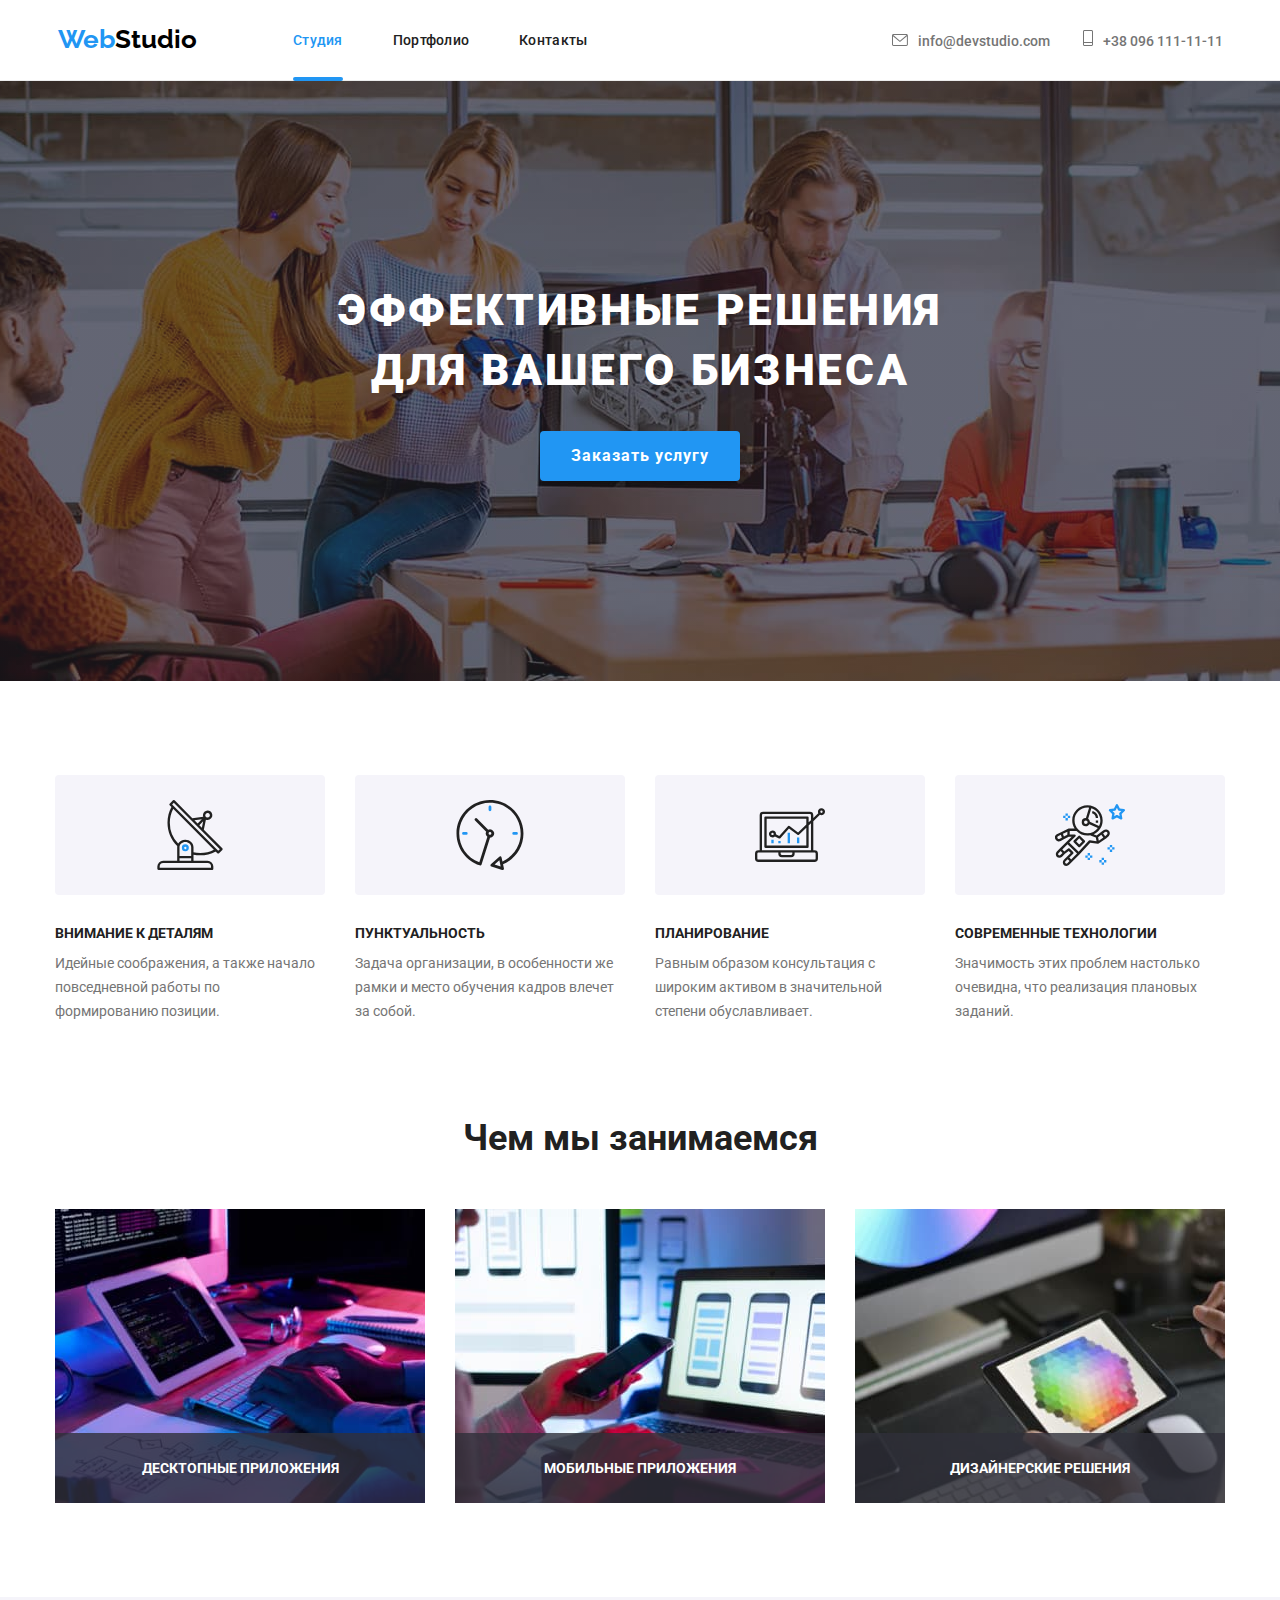
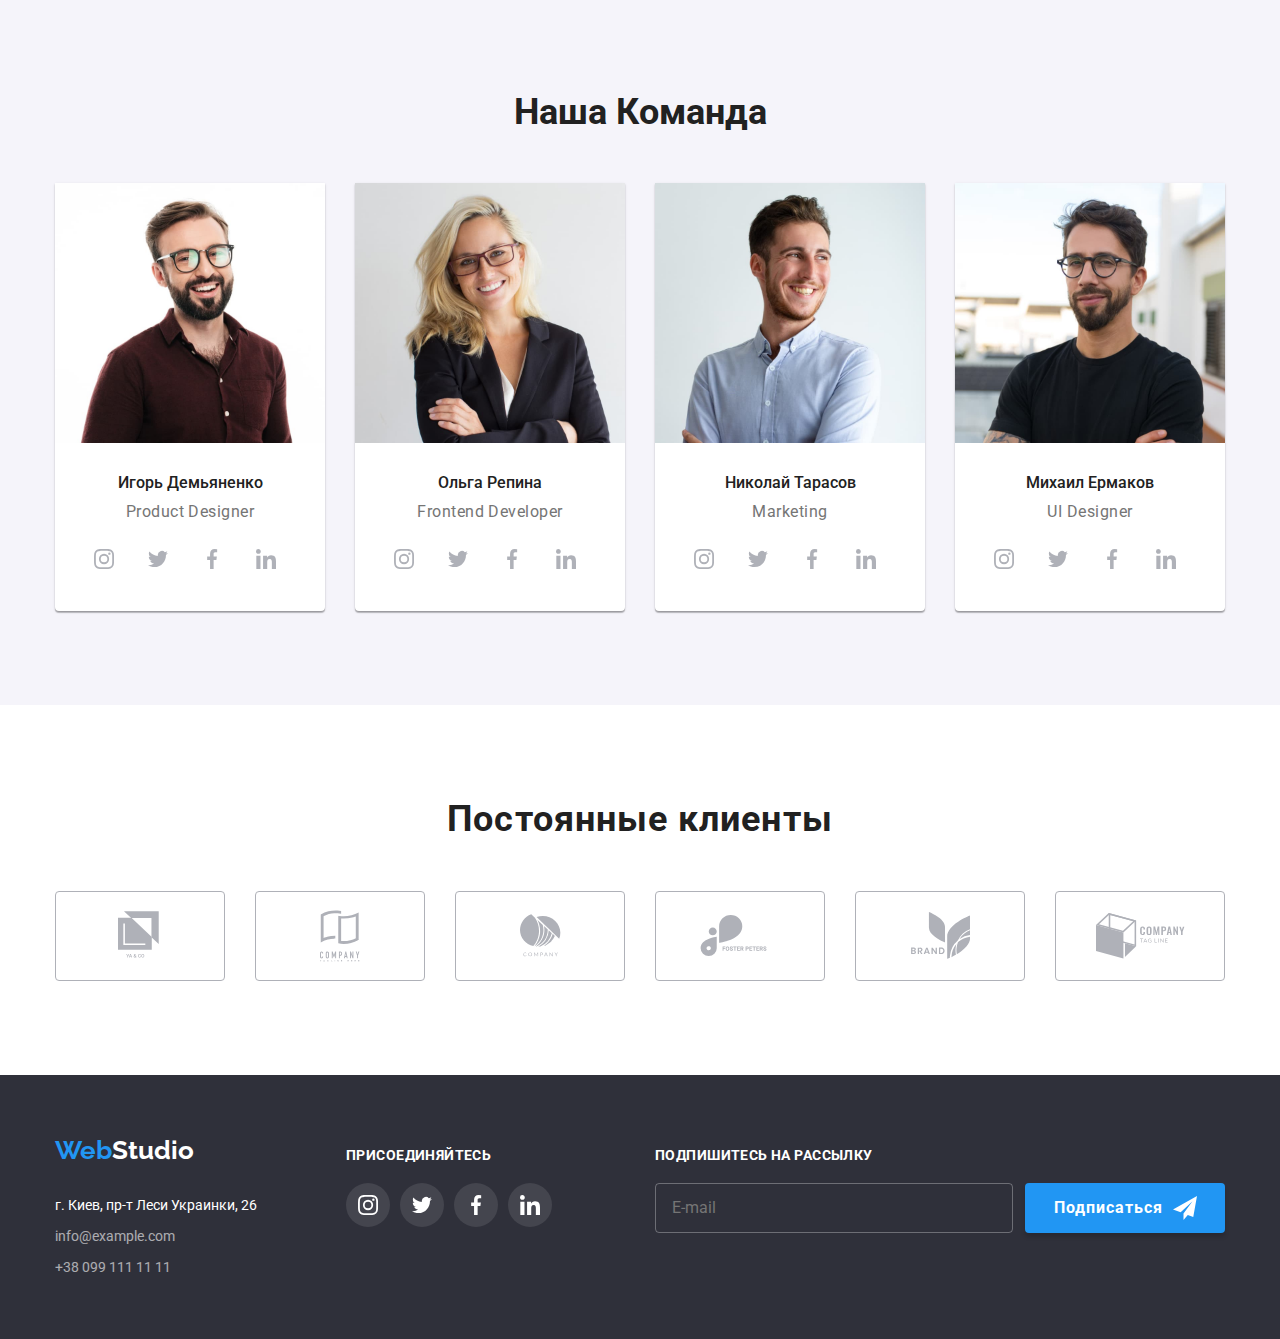
==== index.html @ 34b44bb9 "-" ====
<!DOCTYPE html>
<html lang="ru">
<head>
    <meta charset="UTF-8">
    <meta name="viewport" content="width=device-width, initial-scale=1.0">
    <title>Веб Студия</title>

<!-- подключаем шрифты -->
<link rel="preconnect" href="https://fonts.gstatic.com">
<link href="https://fonts.googleapis.com/css2?family=Raleway:wght@700&family=Roboto:wght@400;500;700;900&display=swap"
      rel="stylesheet">

<!-- подключаем normalize и CSS -->
<link rel="stylesheet" href="https://cdnjs.cloudflare.com/ajax/libs/modern-normalize/1.0.0/modern-normalize.min.css">
<link rel="stylesheet" href="./css/style.css">

</head>
<body> 
    <header class="header">
    <div class="container">
     <div class="container-logo">
      <a href="./index.html"><span class="header-logo-web">Web</span><span class="header-logo-studio">Studio</span></a>
    </div> 
      <nav class="navigation">
       <ul class="navigation-list">
            <li class="navigation-list-item"> 
                <a class="header-navigation-list-link curentpage accent" href="./index.html">Студия</a> 
            </li>
            <li class="navigation-list-item"> 
                <a class="header-navigation-list-link navigation-link" href="./portfolio.html">Портфолио</a>
             </li>
            <li class="navigation-list-item"> 
                <a class="header-navigation-list-link navigation-link" href="#">Контакты</a>
             </li>
       </ul>
 </nav>
<address class="address">
       <a href="mailto:info@devstudio.com" class="header-email-link">
        <svg class="ico-mail">
            <use href="./images/icon.svg#envelope">
            </use>
        </svg>info@devstudio.com
     </a>
     <a href="tel:+380991111111" class="header-tel-link">
         <svg class="ico-tel">
            <use href="./images/icon.svg#Vector">
            </use>
        </svg>+38 096 111-11-11
     </a>
</address> 
</div>
</header>

<main>

<!-- hero -->
<section class="hero">
     <div> 
    <h1 class="hero-title">Эффективные решения для вашего бизнеса</h1>
    <button type="button" class="hero-button" data-open-modal>Заказать услугу</button>
     </div> 
</section>

<!-- Особенности -->
<section class="features">
    <div class="container">
     <ul class="features-list">
        <li class="features-item indent">
            <div class="features-icon-box">
                <svg class="features-icon">
                    <use href="./images/icon.svg#antenna"></use>
                </svg>
            </div>
            <h3 class="features-item-head">Внимание к деталям</h3>
             <p class="features-item-text">Идейные соображения, а также начало повседневной работы по формированию позиции.</p>
        </li>
         <li class="features-item indent">
                <div class="features-icon-box">
                    <svg class="features-icon">
                        <use href="./images/icon.svg#clock"></use>
                    </svg>
                </div>
             <h3 class="features-item-head">Пунктуальность</h3>
             <p class="features-item-text">Задача организации, в особенности же рамки и место обучения кадров влечет за собой.</p>
        </li>
        <li class="features-item indent">
            <div class="features-icon-box">
                <svg class="features-icon">
                    <use href="./images/icon.svg#diagram"></use>
                </svg>
            </div>
             <h3 class="features-item-head">Планирование</h3>
             <p class="features-item-text">Равным образом консультация с широким активом в значительной степени обуславливает.</p>
        </li>
        <li class="features-item">
            <div class="features-icon-box">
                <svg class="features-icon">
                    <use href="./images/icon.svg#astronaut"></use>
                </svg>
            </div>
             <h3 class="features-item-head">Современные технологии</h3>
             <p class="features-item-text">Значимость этих проблем настолько очевидна, что реализация плановых заданий.</p>
        </li>
    </ul>
</div>
</section>

<!-- Чем мы занимаемся -->
<section class="whatwedo">
    <div class="container">
    <h2 class="whatwedo-head">Чем мы занимаемся</h2>
    <ul class="whatwedo-list">
        <li class="indent whatwedo-item"> <img src="images/box1.jpg" alt="Программирование" width="370" height="294"> 
           <div class="whatwedo-label">
             <p class="whatwedo-lable-text">Десктопные приложения</p>
          </div>
        </li>
        <li class="indent whatwedo-item"> <img src="images/box2.jpg" alt="Создание мобильных приложений" width="370" height="294"> 
            <div class="whatwedo-label">
               <p class="whatwedo-lable-text">Мобильные приложения</p>
            </div>
        </li>
        <li class="indent whatwedo-item"> <img src="images/box3.jpg" alt="Разработка дизайна" width="370" height="294">
            <div class="whatwedo-label">
                <p class="whatwedo-lable-text">Дизайнерские решения</p>
            </div>
        </li>
    </ul>
    </div>
</section>

<!-- Наша Команда -->
<section class="ourteam"> 
    <div class="container">
     <h2 class="ourteam-head">Наша Команда</h2>
      <ul class="ourteam-list">
             <li class="container-item indent"> 
                <img class="ourteam-img" src="images/img01.jpg" alt="Product Designer" width="270" height="260"> 
                <div class="container-ourteam">
                   <h3 class="ourteam-card-head">Игорь Демьяненко</h3>
                   <p lang="en" class="ourteam-card-text">Product Designer</p>
                </div>
                 <ul class="card-social-icon">
                    <li class="item-social-icon">
                        <a href="" class="social-icon">
                            <svg class="svg-icon">
                                <use href="./images/icon.svg#instagram"></use>
                            </svg>
                        </a>
                    </li>
                
                    <li class="item-social-icon">
                        <a href="" class="social-icon">
                            <svg class="svg-icon">
                                <use href="./images/icon.svg#twitter"></use>
                            </svg>
                        </a>
                    </li>
                
                    <li class="item-social-icon">
                        <a href="" class="social-icon">
                            <svg class="svg-icon">
                                <use href="./images/icon.svg#facebook"></use>
                            </svg>
                        </a>
                    </li>
                
                    <li class="item-social-icon">
                        <a href="" class="social-icon">
                            <svg class="svg-icon">
                                <use href="./images/icon.svg#linkedin"></use>
                            </svg>
                        </a>
                    </li>
                </ul>
            
            </li>
            <li class="container-item indent"> 
                <img class="ourteam-img" src="images/img02.jpg" alt="Frontend Developer" width="270" height="260"> 
                <div class="container-ourteam">
                     <h3 class="ourteam-card-head">Ольга Репина</h3>
                     <p lang="en" class="ourteam-card-text">Frontend Developer</p>
                </div> 
            <ul class="card-social-icon">
                <li class="item-social-icon">
                    <a href="" class="social-icon">
                        <svg class="svg-icon">
                            <use href="./images/icon.svg#instagram"></use>
                        </svg>
                    </a>
                </li>
            
                <li class="item-social-icon">
                    <a href="" class="social-icon">
                        <svg class="svg-icon">
                            <use href="./images/icon.svg#twitter"></use>
                        </svg>
                    </a>
                </li>
            
                <li class="item-social-icon">
                    <a href="" class="social-icon">
                        <svg class="svg-icon">
                            <use href="./images/icon.svg#facebook"></use>
                        </svg>
                    </a>
                </li>
            
                <li class="item-social-icon">
                    <a href="" class="social-icon">
                        <svg class="svg-icon">
                            <use href="./images/icon.svg#linkedin"></use>
                        </svg>
                    </a>
                </li>
            </ul>
            </li>
            <li class="container-item indent">
                <img class="ourteam-img" src="images/img03.jpg" alt="Marketing" width="270" height="260">
                <div class="container-ourteam">
                    <h3 class="ourteam-card-head">Николай Тарасов</h3>
                    <p lang="en" class="ourteam-card-text">Marketing</p>
                </div>
                <ul class="card-social-icon">
                    <li class="item-social-icon">
                        <a href="" class="social-icon">
                            <svg class="svg-icon">
                                <use href="./images/icon.svg#instagram"></use>
                            </svg>
                        </a>
                    </li>
                
                    <li class="item-social-icon">
                        <a href="" class="social-icon">
                            <svg class="svg-icon">
                                <use href="./images/icon.svg#twitter"></use>
                            </svg>
                        </a>
                    </li>
                
                    <li class="item-social-icon">
                        <a href="" class="social-icon">
                            <svg class="svg-icon">
                                <use href="./images/icon.svg#facebook"></use>
                            </svg>
                        </a>
                    </li>
                
                    <li class="item-social-icon">
                        <a href="" class="social-icon">
                            <svg class="svg-icon">
                                <use href="./images/icon.svg#linkedin"></use>
                            </svg>
                        </a>
                    </li>
                </ul>
            </li>
            <li class="container-item">
                <img class="ourteam-img" src="images/img04.jpg" alt="UI Designer" width="270" height="260">
                <div class="container-ourteam">
                    <h3 class="ourteam-card-head">Михаил Ермаков</h3>
                    <p lang="en" class="ourteam-card-text">UI Designer</p>
                </div>
                <ul class="card-social-icon">
                    <li class="item-social-icon">
                        <a href="" class="social-icon">
                            <svg class="svg-icon">
                                <use href="./images/icon.svg#instagram"></use>
                            </svg>
                        </a>
                    </li>
                
                    <li class="item-social-icon">
                        <a href="" class="social-icon">
                            <svg class="svg-icon">
                                <use href="./images/icon.svg#twitter"></use>
                            </svg>
                        </a>
                    </li>
                
                    <li class="item-social-icon">
                        <a href="" class="social-icon">
                            <svg class="svg-icon">
                                <use href="./images/icon.svg#facebook"></use>
                            </svg>
                        </a>
                    </li>
                
                    <li class="item-social-icon">
                        <a href="" class="social-icon">
                            <svg class="svg-icon">
                                <use href="./images/icon.svg#linkedin"></use>
                            </svg>
                        </a>
                    </li>
                </ul>
            </li>
      </ul>
    </div>
     </section>
</main>
<!-- Постоянные клиенты-->
<section class="clients">
    <!--контейнер постоянные клиенты-->
    <div class="conteiner-clients">
        <!--оглавления секции-->
        <h2 class="header-client">Постоянные клиенты</h2>
        <!--список иконок постоянных клиентов-->
        <ul class="list-client-icon">
            <li class="item-client-icon">
                <a href="" class="link-icon">
                    <svg class="logo-1">
                        <use href="./images/icon.svg#logo-1"></use>
                    </svg>
                </a>
            </li>

            <li class="item-client-icon">
                <a href="" class="link-icon">
                    <svg class="logo-2">
                        <use href="./images/icon.svg#logo-2"></use>
                    </svg>
                </a>
            </li>

            <li class="item-client-icon">
                <a href="" class="link-icon">
                    <svg class="logo-3">
                        <use href="./images/icon.svg#logo-3"></use>
                    </svg>
                </a>
            </li>

            <li class="item-client-icon">
                <a href="" class="link-icon">
                    <svg class="logo-4">
                        <use href="./images/icon.svg#logo-4"></use>
                    </svg>
                </a>
            </li>

            <li class="item-client-icon">
                <a href="" class="link-icon">
                    <svg class="logo-5">
                        <use href="./images/icon.svg#logo-5"></use>
                    </svg>
                </a>
            </li>

            <li class="item-client-icon">
                <a href="" class="link-icon">
                    <svg class="logo-6">
                        <use href="./images/icon.svg#logo-6"></use>
                    </svg>
                </a>
            </li>
        </ul>
    </div>
</section>

<!-- Подвал -->

<footer class="footer">
    <div class="container flex">
      <div class="contaсt-navigation">
       <a href="index.html"><span class="footer-logo-web">Web</span><span class="footer-logo-studio">Studio</span></a>
       <address>
        <ul class="footer-address-list">
            <li class="footer-address-location">
                <a href="https://goo.gl/maps/pXZyXXm4pR66iuyq8" class="footer-address-location-link">г. Киев, пр-т Леси Украинки, 26</a>
            </li>
            <li class="footer-address-contact">
                <a href="mailto:info@example.com" class="footer-address-contact-link">info@example.com</a>
            </li>
            <li class="footer-address-contact">
                <a href="tel:+380991111111" class="footer-address-contact-link">+38 099 111 11 11</a>
            </li>
        </ul>
       </address>
    </div>

    <!--иконки социальных сетей-->
    <div class="social">
        <p class="slogan">присоединяйтесь</p>
        <ul class="connect-list">
    
            <li class="connect-item">
                <a href="" class="connect-link">
                    <svg class="connect-icon">
                        <use href="./images/icon.svg#instagram"></use>
                    </svg>
                </a>
            </li>
    
            <li class="connect-item">
                <a href="" class="connect-link">
                    <svg class="connect-icon">
                        <use href="./images/icon.svg#twitter"></use>
                    </svg>
                </a>
            </li>
    
            <li class="connect-item">
                <a href="" class="connect-link">
                    <svg class="connect-icon">
                        <use href="./images/icon.svg#facebook"></use>
                    </svg>
                </a>
            </li>
    
            <li class="connect-item">
                <a href="" class="connect-link">
                    <svg class="connect-icon">
                        <use href="./images/icon.svg#linkedin"></use>
                    </svg>
                </a>
            </li>
    
        </ul>
    </div>

    <!--Подпишитесь на рассылку Подвал-->
    <div class="subscribe">
        <p class="subscribe-text">Подпишитесь на рассылку</p>
        <form action="" class="subscribe-form">
    
            <input type="text" name="foot_email" id="foot_email" class="footer-input" placeholder="E-mail">
    
            <button type="submit" class="subscribe-button">
                <span class="subscribe-button-text">Подписаться</span>
                <svg class="subscribe-button-icon">
                    <use href="./images/icon.svg#icon-icon-send"></use>
                </svg>
            </button>
        </form>
    </div>
    </div>
</footer>

<!--модальное окно-->
<div class="backdrop is-hidden" data-backdrop>
    <div class="modal-port" data-open-modal>
        <div class="round" data-close-modal>
            <svg class="close-icon">
                <use href="./images/icon.svg#Close"></use>
            </svg>
        </div>
        <!-- Оглавление формы модального окна -->
        <p class="modal-head">Оставьте свои данные, мы вам перезвоним</p>
        <form action="" class="modal-form">
            <div class="form-blok">
                <label for="name" class="text-lable">Имя</label>
                <input type="text" id="name" class="modal-form-input">
                <svg class="icon-form">
                    <use href="./images/icon.svg#icon-person"></use>
                </svg>
            </div>
            
            <div class="form-blok">
                <label for="phone" class="text-lable">Телефон</label>
                <input type="tel" id="phone" class="modal-form-input">
                <svg class="icon-form">
                    <use href="./images/icon.svg#icon-phone"></use>
                </svg>
            </div>
            
            <div class="form-blok">
                <label for="mail" class="text-lable">Почта</label>
                <input type="email" id="mail" class="modal-form-input">
                <svg class="icon-form">
                    <use href="./images/icon.svg#icon-email"></use>
                </svg>
            </div>
            
            <div class="form-blok-commit">
                <lable for="commits" class="text-lable">Комментарий</lable>
                <textarea name="commits" id="commits" rows="10" class="commits" placeholder="Введите текст"></textarea>
            </div>
            
            <div class="contract">
                <label class="contract-text">
                    <input type="checkbox" name="confirm">
                    <span class="contract-checkbox"></span>Соглашаюсь с рассылкой и принимаю <a href="http://"
                        class="contract-link">Условия договора</a>
                </label>
            </div>
            <!-- Кнопка отправки форм -->
            <button type="submit" class="modal-button"><span class="modal-button-text">Отправить</span></button>
        </form>
    </div>
</div>

<!--скрипт открытия закрытия окна-->
 <script src="./js/modal.js"></script> 

</body>
</html>
---- css/style.css ----
/* Глобальный border-box */
/* html {
  box-sizing: border-box;
}

*,
*::before,
*::after {
  box-sizing: inherit;
} */

* *,
*::before,
*::after {
  box-sizing: border-box;
}

:root {
  /*Шрифты*/
  --maine-font: Roboto, sans-serif;
  --secondary-font: Raleway, sans-serif;

  /*общее использует logo; hover; focus; hero-bottom */
  --accent-color: #2196f3;
  --main-color-text: #212121;
  --second-color-text: #757575;
  --separatory-line: #ececec;
  --social-icon: #afb1b8;
  --icon-link-color: #afb1b8;
  --close-color: rgba(0, 0, 0, 0.1);

  /*герой*/
  --hero-background-color: #c4c4c4;
  --hero-text-color: #fff;
  --hero-button-text-color: #ffffff;

  /*модальное окно*/
  --backdrop-color: rgba(0, 0, 0, 0.5);
  --portfolio-button-bgcolor-active: #2196f3;

  /*форма модального окна*/
  --text-lable: #757575;
  --modal-form-input-border-color: rgba(33, 33, 33, 0.2);
  --commits-placeholder: rgba(117, 117, 117, 0.5);
  --input-icon-color: #212121;
  --input-focus-icon-color: #2196f3;
  --checkbox-border: #212121;
  --modal--button-hover: #188ce8;

  /*наша команда*/
  --social-ico-acent: #fff;

  /*подвал*/
  --footer-bgcolor: #2f303a;
  --logo-text-color: #fff;
  --footer-text-color: #ffffff;
  --footer-address-contact: rgba(255, 255, 255, 0.6);
  --logo-text-color-10p: rgba(255, 255, 255, 0.1);
  --subscribe-button-color: #2196f3;
  --subscribe-button-text: #fff;
  --button-shadow-box: rgba(0, 0, 0, 0.15);
  --input-border: rgba(255, 255, 255, 0.3);
  --footer-input-user-text: #fff;

  /*Карточка портфолио*/
  --portfolio-button-text-active-color: #fff;
  --thumb-text-color: #fff;
  --thumb-background-color: rgba(33, 150, 243, 0.9);
}
h1,
h2,
h3,
h4,
h5,
h6,
p {
  margin: 0;
}

ul,
ol {
  margin: 0;
  padding: 0;
}

img {
  display: block;
}

.address {
  font-style: normal;
}

/* убираем подчёркивание с ссылок */
a {
  text-decoration: none;
}
/* a:visited {
  color: #000000; 
 } */

/* убираем точки из списков */
ul {
  list-style: none;
}

/* скрываем заголовки */
.visually-hidden {
  position: absolute;
  width: 1px;
  height: 1px;
  margin: -1px;
  border: 0;
  padding: 0;
  white-space: nowrap;
  clip-path: inset(100%);
  clip: rect(0 0 0 0);
  overflow: hidden;
}

.container {
  width: 1200px;
  margin-left: auto;
  margin-right: auto;
  /* margin: 0 auto; */
  padding-left: 15px;
  padding-right: 15px;
}

/* контейнер для логотипа */
.container-logo {
  display: inline-block;
  min-width: 145px;
  margin-right: 93px;
  text-align: center;
}

/* логотип web */
.header-logo-web {
  font-family: var(--secondary-font);
  font-style: normal;
  font-weight: bold;
  font-size: 26px;
  line-height: 31px;
  color: var(--accent-color);
}

/* логотип studio */
.header-logo-studio {
  font-family: var(--secondary-font);
  font-style: normal;
  font-weight: bold;
  font-size: 26px;
  line-height: 31px;
  color: #000000;
}

/* контейнер размер */
.header {
  border-bottom: 1px solid var(--separatory-line);
  /* padding-top: 24px;
  padding-bottom: 25px; */
  max-width: 1600px;
  margin-left: auto;
  margin-right: auto;
}

.header .container {
  display: flex;
  align-items: center;
  box-sizing: border-box;
  background-color: #fff;
}

/* ссылка на email в хедере*/
.header-email-link {
  text-decoration: none;
  font-family: var(--maine-font);
  font-style: normal;
  font-weight: 500;
  font-size: 14px;
  line-height: 16px;
  color: var(--second-color-text);
  margin-right: 30px;
}
/*ссылка на телефон в хедере*/
.header-tel-link {
  text-decoration: none;
  font-family: var(--maine-font);
  font-style: normal;
  font-weight: 500;
  font-size: 14px;
  line-height: 16px;
  color: var(--second-color-text);
}

/* стили ссылки при ховере для адреса */
.header-email-link:hover,
.header-tel-link:hover,
.header-email-link:focus,
.header-tel-link:focus {
  text-decoration: none;
  font-family: var(--maine-font);
  font-style: normal;
  font-weight: 500;
  font-size: 14px;
  line-height: 16px;
  color: var(--accent-color);
  transition: color 250ms cubic-bezier(0.4, 0, 0.2, 1);
  /* outline: none; */
}
/* Студия - Наша Команда акцент ссылок - иконки */
.social-icon:hover,
.social-icon:focus {
  background-color: var(--accent-color);
  border-radius: 50%;
  color: var(--social-ico-acent);
  /* outline: none; */
}

/* Подвал акцент ссылок */
.connect-link:hover,
.connect-link:focus {
  border-radius: 50%;
  background-color: var(--accent-color);
  /* outline: none; */
}

.link-icon:hover,
.link-icon:focus {
  color: var(--accent-color);
  /* outline: none; */
}
.ico-mail {
  width: 16px;
  height: 12px;
  margin-right: 10px;
  fill: currentColor;
}
.ico-tel {
  width: 10px;
  height: 16px;
  margin-right: 10px;
  fill: currentColor;
  text-align: center;
}

/* hero */
.hero {
  box-sizing: border-box;
  text-align: center;
  max-width: 1600px;
  height: 600px;
  margin-left: auto;
  margin-right: auto;
  background-image: linear-gradient(
      to right,
      rgba(47, 48, 58, 0.4),
      rgba(47, 48, 58, 0.4)
    ),
    url("../images/hero.jpg");
  background-repeat: no-repeat;
  background-position: center;
  background-size: cover;
  padding-top: 200px;
  padding-bottom: 200px;
}

.hero-title {
  display: inline-block;
  font-family: var(--maine-font);
  font-weight: 900;
  font-size: 44px;
  line-height: 1.363;
  text-align: center;
  letter-spacing: 0.06em;
  text-transform: uppercase;
  color: #ffffff;

  margin-left: auto;
  margin-right: auto;
  margin-bottom: 30px;
  width: 696px;
  min-height: 120px;
  /* margin: 200px 452px 30px 452px; */
}

/* кнопка для hero - главная страница  */
.hero-button {
  display: flex;
  padding: 0;
  width: 200px;
  min-height: 50px;
  box-shadow: 0px 4px 4px rgba(0, 0, 0, 0.15);
  border-radius: 4px;
  border: none;
  background-color: var(--accent-color);
  justify-content: center;
  align-items: center;
  margin-left: auto;
  margin-right: auto;
  color: var(--hero-button-text-color);
  letter-spacing: 0.06em;
  font-family: var(--maine-font);
  font-weight: 700;
  font-size: 16px;
  line-height: 1.875;
  /* padding: 10px 32px;
  margin: 0px 700px 294px 700px;
  text-align: center; */
}

/*  Особенности */
.features {
  padding-top: 94px;
}
.features-list {
  display: flex;
}

.indent {
  margin-right: 30px;
}

.features-item {
  width: 270px;
  padding: 0px;
}

.features-item-head {
  font-family: var(--maine-font);
  font-style: normal;
  font-weight: bold;
  font-size: 14px;
  line-height: 16px;
  color: var(--main-color-text);
  text-transform: uppercase;
  padding: 0px;
  margin-top: 30px;
}
.features-item-text {
  font-family: var(--maine-font);
  font-style: normal;
  font-weight: normal;
  font-size: 14px;
  line-height: 24px;
  color: var(--second-color-text);

  margin-top: 10px;
  padding: 0px;
}

.features-icon-box {
  display: flex;
  align-items: center;
  justify-content: center;
  height: 120px;
  border: none;
  border-radius: 4px;
  background-color: #f5f4fa;
}
.features-icon {
  width: 70px;
}
/*  Чем мы занимаемся head */

.whatwedo {
  padding-top: 94px;
  padding-bottom: 94px;
}
.whatwedo-head {
  font-family: var(--maine-font);
  font-style: normal;
  font-weight: bold;
  font-size: 36px;
  line-height: 42px;
  text-align: center;
  color: var(--main-color-text);
}

.whatwedo-list {
  display: flex;
  margin-top: 50px;
}
.whatwedo-item {
  position: relative;
  width: 370px;
  height: 294px;
  background-color: var(--second-color-text);
}
.whatwedo-label {
  position: absolute;
  display: flex;
  justify-content: center;
  align-items: center;
  bottom: 0;
  width: 370px;
  height: 70px;
  background-color: rgba(47, 48, 58, 0.8);
}

.whatwedo-lable-text {
  font-family: var(--maine-font);
  font-style: normal;
  font-weight: bold;
  font-size: 14px;
  line-height: 1.142;
  text-align: center;
  text-transform: uppercase;
  color: #fff;
}

/* Наша команда head*/
.ourteam {
  background-color: #f5f4fa;
  padding-top: 94px;
  padding-bottom: 94px;
}
.ourteam-head {
  font-family: var(--maine-font);
  font-style: normal;
  font-weight: bold;
  font-size: 36px;
  line-height: 42px;
  text-align: center;
  color: var(--main-color-text);
}

.ourteam-list {
  display: flex;
  margin-top: 50px;
}

.container-item {
  display: flex;
  flex-direction: column;
  width: 270px;
  height: 428px;
  background-color: #fff;
  box-shadow: 0px 1px 3px rgba(0, 0, 0, 0.12), 0px 1px 1px rgba(0, 0, 0, 0.14),
    0px 2px 1px rgba(0, 0, 0, 0.2);
  border-radius: 0px 0px 4px 4px;
}
/* Наша команда list h3 */
.ourteam-card-head {
  font-family: var(--maine-font);
  font-style: normal;
  font-weight: 500;
  font-size: 16px;
  line-height: 19px;
  color: var(--main-color-text);
}

/* .ourteam-img {
  display: flex;
  flex-direction: column-reverse;
} */

.ourteam-card-text {
  font-family: var(--maine-font);
  font-style: normal;
  font-weight: normal;
  font-size: 16px;
  line-height: 19px;
  letter-spacing: 0.03em;
  color: var(--second-color-text);
  margin-top: 10px;
}
/*  наша команда container */
.container-ourteam {
  text-align: center;
  padding-top: 30px;
  padding-bottom: 16px;
}
/*  Наша команда SVG */
.card-social-icon {
  display: flex;
  align-items: center;
  justify-content: center;
  width: 206px;
  height: 44px;
  margin: 0 auto 0 auto;
}
.item-social-icon {
  display: flex;
  align-items: center;
  justify-content: center;
  width: 44px;
  height: 44px;

  margin-right: 10px;
}
/*ссылка иконок карточки*/
.social-icon {
  width: 44px;
  height: 44px;
  padding: 12px;
  background-color: transparent;
  border-radius: 50%;
  color: var(--social-icon);
  transition-property: background-color, color;
  transition-duration: 250ms;
  transition-timing-function: cubic-bezier(0.4, 0, 0.2, 1);
}
.svg-icon {
  width: 20px;
  height: 20px;
  fill: currentColor;
}

/* ПОРТФОЛИО */

.portfolio-section {
  box-sizing: border-box;
  /* width: 1170px;
  min-height: 1360px; */
  padding-top: 94px;
  padding-bottom: 94px;
  margin-left: auto;
  margin-right: auto;
}

.portfolio-navigation-list {
  display: flex;
  /* width: 611px;
  height: 54px; */
  list-style: none;
  justify-content: center;
  margin-bottom: 50px; /*16+34 */
}

/* кнопки (фильтр) для портфолио  */
.pbtn {
  font-family: var(--maine-font);
  font-weight: 500;
  font-size: 16px;
  line-height: 1.625;
  letter-spacing: 0.03em;
  border: none;
  border-radius: 4px;
  color: var(--main-color-text);
  background-color: #f5f4fa;
  padding-top: 6px;
  padding-right: 22px;
  padding-bottom: 6px;
  padding-left: 22px;
}

/* стили кнопок при ховере в портфолио */
.pbtn:hover,
.pbtn:focus {
  background-color: var(--accent-color);
  border: none;
  border-radius: 4px;
  font-style: normal;
  font-weight: 500;
  font-size: 16px;
  line-height: 1.625;
  color: #fff;
  /* outline: none; */

  box-shadow: 0px 3px 1px rgba(0, 0, 0, 0.1), 0px 1px 2px rgba(0, 0, 0, 0.08),
    0px 2px 2px rgba(0, 0, 0, 0.12);
}
.all {
  width: 78px;
}
.web-site {
  min-width: 128px;
}
.application {
  width: 145px;
}
.design {
  width: 103px;
}
.marketing {
  width: 130px;
}
.pbutton {
  margin-right: 8px;
  min-height: 38px;
  cursor: pointer;
}

/* ПОРТФОЛИО Проэкты карточки выстраиваем в несколько строк */
.projects-section {
  display: flex;
  flex-wrap: wrap;
  margin-left: -30px;
  margin-bottom: -30px;
}

.projects-section li {
  margin-left: 30px;
  margin-bottom: 30px;
  border: 1px solid #eeeeee;
}
.container-projects {
  padding-top: 20px;
  padding-left: 24px;
  padding-bottom: 20px;
}

/*  навигация студия */
.navigation {
  font-family: var(--maine-font);
  font-weight: 500;
  font-size: 14px;
  line-height: 1.143;
  letter-spacing: 0.02em;
  color: var(--main-color-text);
  width: 294px;

  display: block;
  margin-right: 305px;
}

.navigation-list {
  list-style: none;
  font-family: var(--maine-font);
  font-style: normal;
  font-weight: 500;
  font-size: 14px;
  line-height: 1.142;

  padding-left: 0;
  display: flex;
}

.navigation-list-item:not(:last-child) {
  margin-right: 50px;
}
.navigation-list-item {
  position: relative;
  padding: 32px 0 32px 0;
}

/*фокус текущей страницы */
.accent {
  color: var(--accent-color);
}

.accent::after {
  content: "";
  position: absolute;
  left: 0;
  bottom: 0;
  transform: translateY(1px);
  display: block;
  width: 100%;
  height: 4px;
  background-color: var(--accent-color);
  border-radius: 8px;
}

/*нижняя линия при hover и focus ссылки*/
.navigation-link::after {
  content: "";

  position: absolute;
  left: 0;
  bottom: 0;

  /*opacity: 0;*/
  transform: translateY(1px) scaleX(0);
  transition: transform 250ms cubic-bezier(0.4, 0, 0.2, 1);

  display: block;
  width: 100%;
  height: 4px;
  background-color: var(--accent-color);
  border-radius: 2px;
}
.navigation-link:hover::after,
.navigation-link:focus::after {
  /*opacity: 1;*/
  transform: translateY(1px) scaleX(1);
}

.navigation-link:hover,
.navigation-link:focus {
  color: var(--accent-color);
}

/*ссылки навигации*/

.header-navigation-list-link,
.navigation-list-link {
  text-decoration: none;
  color: var(--main-color-text);

  display: block;
}
/* НАВИГАЦИЯ стили ссылки при ховере */

.header-navigation-list-link:hover,
.header-navigation-list-link:focus {
  color: var(--accent-color);
  /* outline: none; */
}

/* ПОРТФОЛИО стили ссылки при ховере карточки-проэкты */

/* тень на карточке при ховере и фокусе */
.navigation-list-link:hover,
.navigation-list-link:focus {
  /* outline: none; */
  box-shadow: 0px 1px 1px rgba(0, 0, 0, 0.12), 0px 4px 4px rgba(0, 0, 0, 0.06),
    1px 4px 6px rgba(0, 0, 0, 0.16);
}
/*оверлей по ховеру*/
.navigation-list-link:hover .thumb,
.navigation-list-link:focus .thumb {
  transform: translateY(0);
  width: 100%;
  height: 100%;
}

/* ПОРТФОЛИО, синий оверлей с текстом поверх изображения выезжает снизу изображения */

/*скрытие оверлея*/
.project-card-thumb {
  position: relative;
  overflow: hidden;
}

/* оверлей */
.thumb {
  position: absolute;
  left: 0;
  top: 0;
  width: 100%;
  height: 100%;
  font-family: var(--maine-font);
  font-style: normal;
  font-weight: normal;
  font-size: 18px;
  line-height: 1.555;
  letter-spacing: 0.03em;
  color: var(--thumb-text-color);
  background-color: var(--thumb-background-color);
  padding: 63px 24px;
  cursor: default;
  /* overflow: scroll; */
  transform: translateY(100%);
  transition: transform 250ms cubic-bezier(0.4, 0, 0.2, 1);
}

/* портфолио list*/
.portfolio-card-head {
  font-family: var(--maine-font);
  font-style: normal;
  font-weight: 700;
  font-size: 18px;
  line-height: 36px;
  color: var(--main-color-text);
}
.portfolio-card-text {
  font-family: var(--maine-font);
  font-style: normal;
  font-weight: normal;
  font-size: 16px;
  line-height: 30px;
  color: var(--second-color-text);
}

/* подсветка ссылки текущей страницы */
.curentpage {
  color: var(--accent-color);
}

/* Постоянные клиенты */
.clients {
  width: 1170px;
  padding-top: 94px;
  padding-bottom: 94px;
  margin-right: auto;
  margin-left: auto;
}
.conteiner-clients {
  max-width: 1700px;
  height: 182px;
}

.header-client {
  font-family: var(--maine-font);
  font-style: normal;
  font-weight: bold;
  font-size: 36px;
  line-height: 1.166;
  text-align: center;
  letter-spacing: 0.03em;
  color: var(--main-color-text);
}

.list-client-icon {
  display: flex;
  width: 170px;
  height: 90px;
  margin-top: 50px;
}
.item-client-icon:not(:last-child) {
  margin-right: 30px;
}
.link-icon {
  display: flex;
  align-items: center;
  justify-content: center;
  width: 170px;
  height: 90px;
  color: var(--icon-link-color);
  border: 1px solid;
  border-radius: 4px;
  transition-property: color;
  transition-duration: 250ms;
  transition-timing-function: cubic-bezier(0.4, 0, 0.2, 1);
}
.logo-1 {
  width: 45px;
  height: 50px;
  fill: currentColor;
}
.logo-2 {
  width: 40px;
  height: 52px;
  fill: currentColor;
}
.logo-3 {
  width: 41px;
  height: 43px;
  fill: currentColor;
}
.logo-4 {
  width: 80px;
  height: 42px;
  fill: currentColor;
}
.logo-5 {
  width: 59px;
  height: 47px;
  fill: currentColor;
}
.logo-6 {
  width: 89px;
  height: 46px;
  fill: currentColor;
}

/*   подвал    */
.footer {
  font-family: var(--secondary-font);
  font-style: normal;
  font-weight: bold;
  font-size: 26px;
  line-height: 31px;
  background-color: #2f303a;
  padding-top: 60px;
  padding-bottom: 60px;
}
.footer-logo-web {
  color: var(--accent-color);
}

.footer-logo-studio {
  color: var(--footer-text-color);
}
.footer-address-list {
  list-style: none;
  margin-top: 20px;
  /* width: 231px; */
}
.footer-address-location-link {
  font-family: var(--maine-font);
  font-style: normal;
  font-weight: normal;
  font-size: 14px;
  line-height: 24px;
  color: var(--footer-text-color);
}
.footer-address-contact-link {
  font-family: var(--maine-font);
  font-style: normal;
  font-weight: normal;
  font-size: 14px;
  line-height: 24px;
  color: var(--footer-text-color);
  opacity: 0.6;
}
.address {
  font-style: normal;
}

.contaсt-navigation {
  margin-right: 70px;
  width: 231px;
}
.flex {
  display: flex;
}
.social {
  /* display: block; */
  padding-top: 12px;
}

.slogan {
  font-family: var(--maine-font);
  font-style: normal;
  font-weight: bold;
  font-size: 14px;
  line-height: 1.142;
  letter-spacing: 0.03em;
  text-transform: uppercase;
  color: #fff;
}
.connect-list {
  display: flex;
  align-items: center;
  justify-content: center;
  margin-top: 20px;
}
.connect-item {
  margin-right: 10px;
}
.connect-link {
  display: flex;
  align-items: center;
  justify-content: center;
  width: 44px;
  height: 44px;
  border-radius: 50%;
  background-color: var(--logo-text-color-10p);
  color: var(--logo-text-color);
  transition-property: background-color;
  transition-duration: 250ms;
  transition-timing-function: cubic-bezier(0.4, 0, 0.2, 1);
}

/*иконка*/
.connect-icon {
  width: 20px;
  height: 20px;
  fill: currentColor;
}

/*форма для подписания*/
.subscribe {
  width: 570px;
  height: 86px;
  padding-top: 12px;
  margin-left: 93px;
  /* margin: 72px 0 94px 93px; */
}
/*призыв*/
.subscribe-text {
  font-family: var(--maine-font);
  font-style: normal;
  font-weight: bold;
  font-size: 14px;
  line-height: 1.142;
  letter-spacing: 0.03em;
  text-transform: uppercase;

  color: var(--logo-text-color);

  /*outline: 1px solid orange;*/
}
/*форма заполнения*/
.subscribe-form {
  display: flex;
}
/*кнопка отправить*/
.subscribe-button {
  display: flex;
  align-items: center;
  width: 200px;
  height: 50px;
  margin-top: 20px;
  margin-left: 12px;
  padding-left: 29px;
  padding-right: 28px;
  border: none;
  border-radius: 4px;
  background-color: var(--subscribe-button-color);
  box-shadow: 0px 4px 4px var(--button-shadow-box);
}
.subscribe-button:focus {
  outline: 2px solid black;
}

/*поле заполнения*/
.footer-input {
  width: 358px;
  height: 50px;
  margin-top: 20px;
  padding-left: 16px;
  font-family: var(--maine-font);
  font-style: normal;
  font-weight: normal;
  font-size: 16px;
  line-height: 20px;
  border: 1px solid var(--input-border);
  border-radius: 4px;
  background-color: transparent;
  color: var(--footer-input-user-text);
}
/*надпись на кнопке*/
.subscribe-button-text {
  font-family: var(--maine-font);
  font-style: normal;
  font-weight: bold;
  font-size: 16px;
  line-height: 1.875;
  /* identical to box height, or 187% */

  letter-spacing: 0.06em;

  color: var(--subscribe-button-text);
}
/*иконка кнопки "Подписаться"*/
.subscribe-button-icon {
  width: 24px;
  height: 24px;
  margin-left: 10px;
  /* fill: #fff; */
}

/*===модальное окно===*/
/*фон модального окна*/
.backdrop {
  position: fixed;
  top: 0;
  left: 0;
  width: 100%;
  height: 100%;
  opacity: 1;
  transform: scale(1);
  transition: opacity 1000ms cubic-bezier(0.4, 0, 0.2, 1) 250ms;
  background-color: var(--backdrop-color);
}

/*скрытие фона*/
.backdrop.is-hidden {
  opacity: 0;
  pointer-events: none;
  transform: scale(0);
  transition: transform 1000ms cubic-bezier(0.4, 0, 0.2, 1),
    opacity 750ms cubic-bezier(0.4, 0, 0.2, 1);
}

/* М О Д А Л Ь Н О Е   О К Н О */
.modal-port {
  position: absolute;
  top: 50%;
  left: 50%;
  transform: translate(-50%, -50%) scale(1) perspective(500px) rotateY(0deg);
  transition: transform 750ms cubic-bezier(0.4, 0, 0.2, 1),
    opacity 250ms cubic-bezier(0.4, 0, 0.2, 1);
  padding: 40px;

  width: 528px;
  height: 581px;
  background-color: var(--hero-text-color);

  /*outline: 1px solid red;*/
}
.backdrop.is-hidden > .modal-port {
  position: absolute;
  top: 50%;
  left: 50%;
  transform: translate(-50%, -50%) scale(0) perspective(500px) rotateY(90deg);
  transition: transform 750ms cubic-bezier(0.4, 0, 0.2, 1),
    opacity 500ms cubic-bezier(0.4, 0, 0.2, 1);
  padding: 40px;

  width: 528px;
  height: 581px;
  background-color: var(--hero-text-color);
}

/*иконка закрытия круг*/
.round {
  position: fixed;
  top: 8px;
  right: 8px;
  width: 30px;
  height: 30px;

  /*z-index: 30px;*/

  border: 1px solid var(--close-color);
  border-radius: 50%;
  background-color: var(--logo-text-color);

  display: flex;
  align-items: center;
  justify-content: center;

  /*outline: 1px solid red;*/
}
/*иконка закрытия (крестик)*/
.close-icon {
  width: 12px;
  height: 12px;
  transition: fill 250ms cubic-bezier(0.4, 0, 0.2, 1);
  /*outline: 1px solid red;*/
}
.round:hover > .close-icon {
  fill: var(--accent-color);
  transition: fill 250ms cubic-bezier(0.4, 0, 0.2, 1);
}

/*Оглавление формы модального окна*/
.modal-head {
  width: 448px;
  height: 23px;
  font-family: var(--maine-font);
  font-style: normal;
  font-weight: bold;
  font-size: 20px;
  line-height: 1.15;
  letter-spacing: 0.03em;
  color: var(--reature-head-color);
}
/*форма поля ввода*/
.modal-form {
  width: 448px;
  height: 342px;
  margin-top: 12px;
}
.modal-form-input {
  /* position: relative; */
  width: 448px;
  margin-top: 4px;
  border-radius: 4px;
  border: 1px solid var(--modal-form-input-border-color);
  padding: 11px 11px 11px 42px;
  transition-property: border-color;
  transition-duration: 250ms;
  transition-timing-function: cubic-bezier(0.4, 0, 0.2, 1);
}
.modal-form-input:focus {
  outline: none;
  border: 1px solid var(--accent-color);
  border-radius: 4px;
  padding-left: 42px;

  transition-property: border-color;
  transition-duration: 250ms;
  transition-timing-function: cubic-bezier(0.4, 0, 0.2, 1);
}
.icon-form {
  position: absolute;
  left: 15px;
  top: 35px;
  width: 18px;
  height: 18px;
  fill: var(--input-icon-color);

  transition-property: fill;
  transition-duration: 250ms;
  transition-timing-function: cubic-bezier(0.4, 0, 0.2, 1);
}

.modal-form-input:focus ~ .icon-form {
  fill: var(--input-focus-icon-color);

  transition-property: fill;
  transition-duration: 250ms;
  transition-timing-function: cubic-bezier(0.4, 0, 0.2, 1);
}
/*поле коментариев*/
.commits {
  width: 448px;
  height: 120px;
  resize: none;
  padding: 12px 16px;
  margin-top: 4px;
  border-radius: 4px;
  border: 1px solid var(--modal-form-input-border-color);

  transition-property: border-color;
  transition-duration: 250ms;
  transition-timing-function: cubic-bezier(0.4, 0, 0.2, 1);
}

.commits:focus {
  width: 448px;
  height: 120px;
  resize: none;
  padding: 12px 16px;
  margin-top: 4px;
  border-radius: 4px;
  border: 1px solid var(--accent-color);
  outline: none;

  transition-property: border-color;
  transition-duration: 250ms;
  transition-timing-function: cubic-bezier(0.4, 0, 0.2, 1);
}
.commits::placeholder {
  font-family: var(--maine-font);
  font-style: normal;
  font-weight: normal;
  font-size: 12px;
  line-height: 1.166;
  letter-spacing: 0.01em;

  color: var(--commits-placeholder);
}
/*подписи полей ввода*/
.text-lable {
  font-family: var(--maine-font);
  font-style: normal;
  font-weight: normal;
  font-size: 12px;
  line-height: 1.166;

  /*letter-spacing: 0.01em;*/

  color: var(--text-lable);
}
.form-blok {
  position: relative;
  width: 448px;
  height: 58px;
  margin-top: 10px;
}
/*чекбокс*/
.form-blok-commit {
  width: 448px;
  margin-top: 10px;
}
.contract {
  position: relative;
  width: 448px;
  height: 24px;
  margin: 20px auto 0;
}
.contract input[type="checkbox"] {
  /*скрываем элемент*/
  position: absolute;
  width: 1px;
  height: 1px;
  margin: -1px;
  border: 0;
  padding: 0;

  white-space: nowrap;
  clip-path: inset(100%);
  clip: rect(0 0 0 0);
  overflow: hidden;
}
.contract-checkbox {
  position: absolute;
  top: 50%;
  left: 0;
  transform: translateY(-50%);

  width: 16px;
  height: 15px;

  background-color: #fff;
  border: 2px solid var(--checkbox-border);
  border-radius: 2px;

  transition: background-color 250ms cubic-bezier(0.4, 0, 0.2, 1),
    border 250ms cubic-bezier(0.4, 0, 0.2, 1);
}
.contract input[type="checkbox"]:checked + .contract-checkbox {
  position: absolute;
  top: 50%;
  left: 0;
  transform: translateY(-50%);

  width: 16px;
  height: 15px;

  background-image: url("../images/icon-check.svg");
  background-size: contain;
  background-origin: border-box;
  background-color: var(--accent-color);
  border: 2px solid transparent;
  border-radius: 2px;

  transition: background-color 250ms cubic-bezier(0.4, 0, 0.2, 1),
    border 250ms cubic-bezier(0.4, 0, 0.2, 1);
}
.contract-text {
  margin-left: 24px;

  font-family: var(--maine-font);
  font-style: normal;
  font-weight: normal;
  font-size: 14px;
  line-height: 24px;
  /* identical to box height, or 171% */

  letter-spacing: 0.03em;

  color: var(--text-lable);
}
.contract-link {
  font-family: var(--maine-font);
  font-style: normal;
  font-weight: normal;
  font-size: 14px;
  line-height: 24px;
  /* identical to box height, or 171% */

  letter-spacing: 0.03em;
  text-decoration: underline;
}
.contract-link:focus {
  outline: 2px solid black;
}
/*кнопка модалки*/
.modal-button {
  display: flex;
  align-items: center;

  width: 200px;
  height: 50px;
  margin: 30px auto 0 auto;
  padding: 0;

  border: 0;
  border-radius: 4px;
  background-color: var(--portfolio-button-bgcolor-active);
  box-shadow: 0px 4px 4px rgba(0, 0, 0, 0.15);

  transition-property: background-color;
  transition-duration: 250ms;
  transition-timing-function: cubic-bezier(0.4, 0, 0.2, 1);
}
.modal-button:hover {
  display: flex;
  align-items: center;

  width: 200px;
  height: 50px;
  margin: 30px auto 0 auto;
  padding: 0;

  border: 0;
  border-radius: 4px;
  background-color: var(--modal--button-hover);
  box-shadow: 0px 4px 4px rgba(0, 0, 0, 0.15);

  transition-property: background-color;
  transition-duration: 250ms;
  transition-timing-function: cubic-bezier(0.4, 0, 0.2, 1);
}
.modal-button-text {
  margin-left: auto;
  margin-right: auto;
  font-family: var(--maine-font);
  font-style: normal;
  font-weight: bold;
  font-size: 16px;
  line-height: 1.875;
  color: var(--portfolio-button-text-active-color);
}
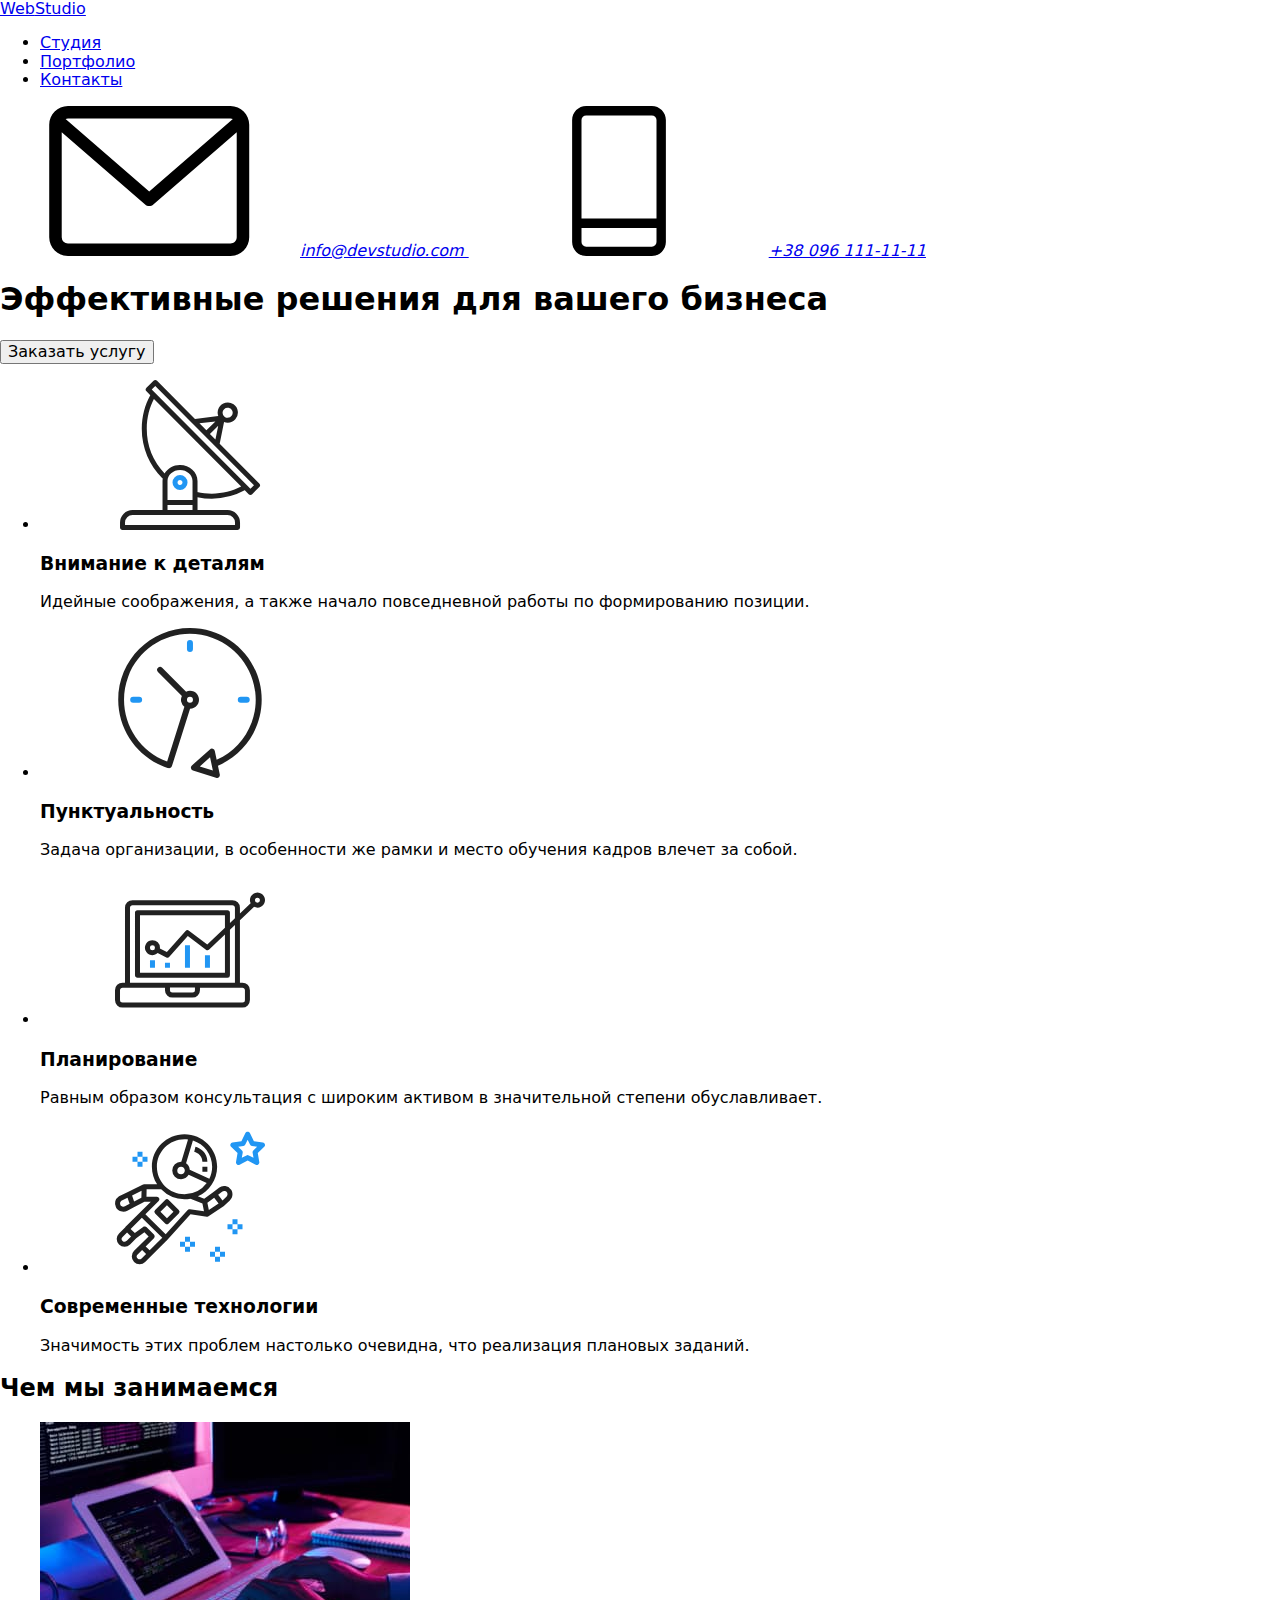
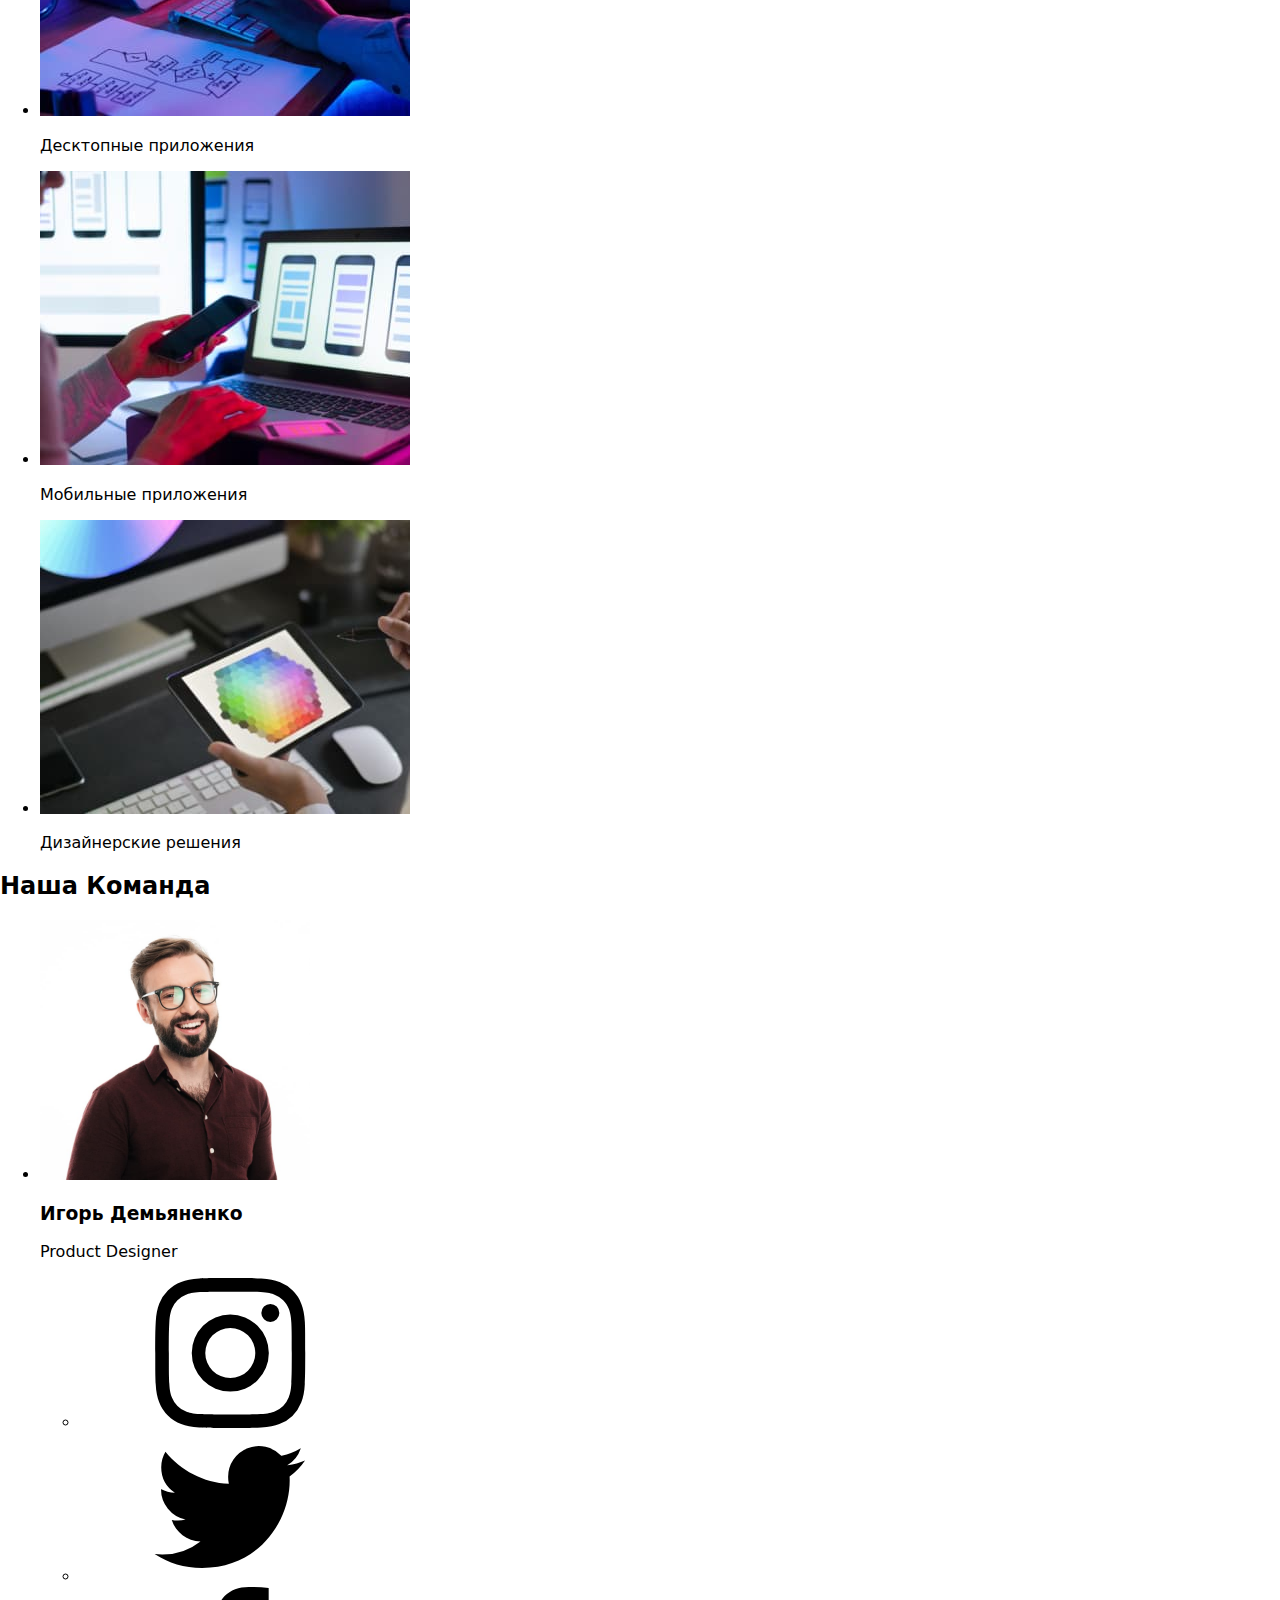
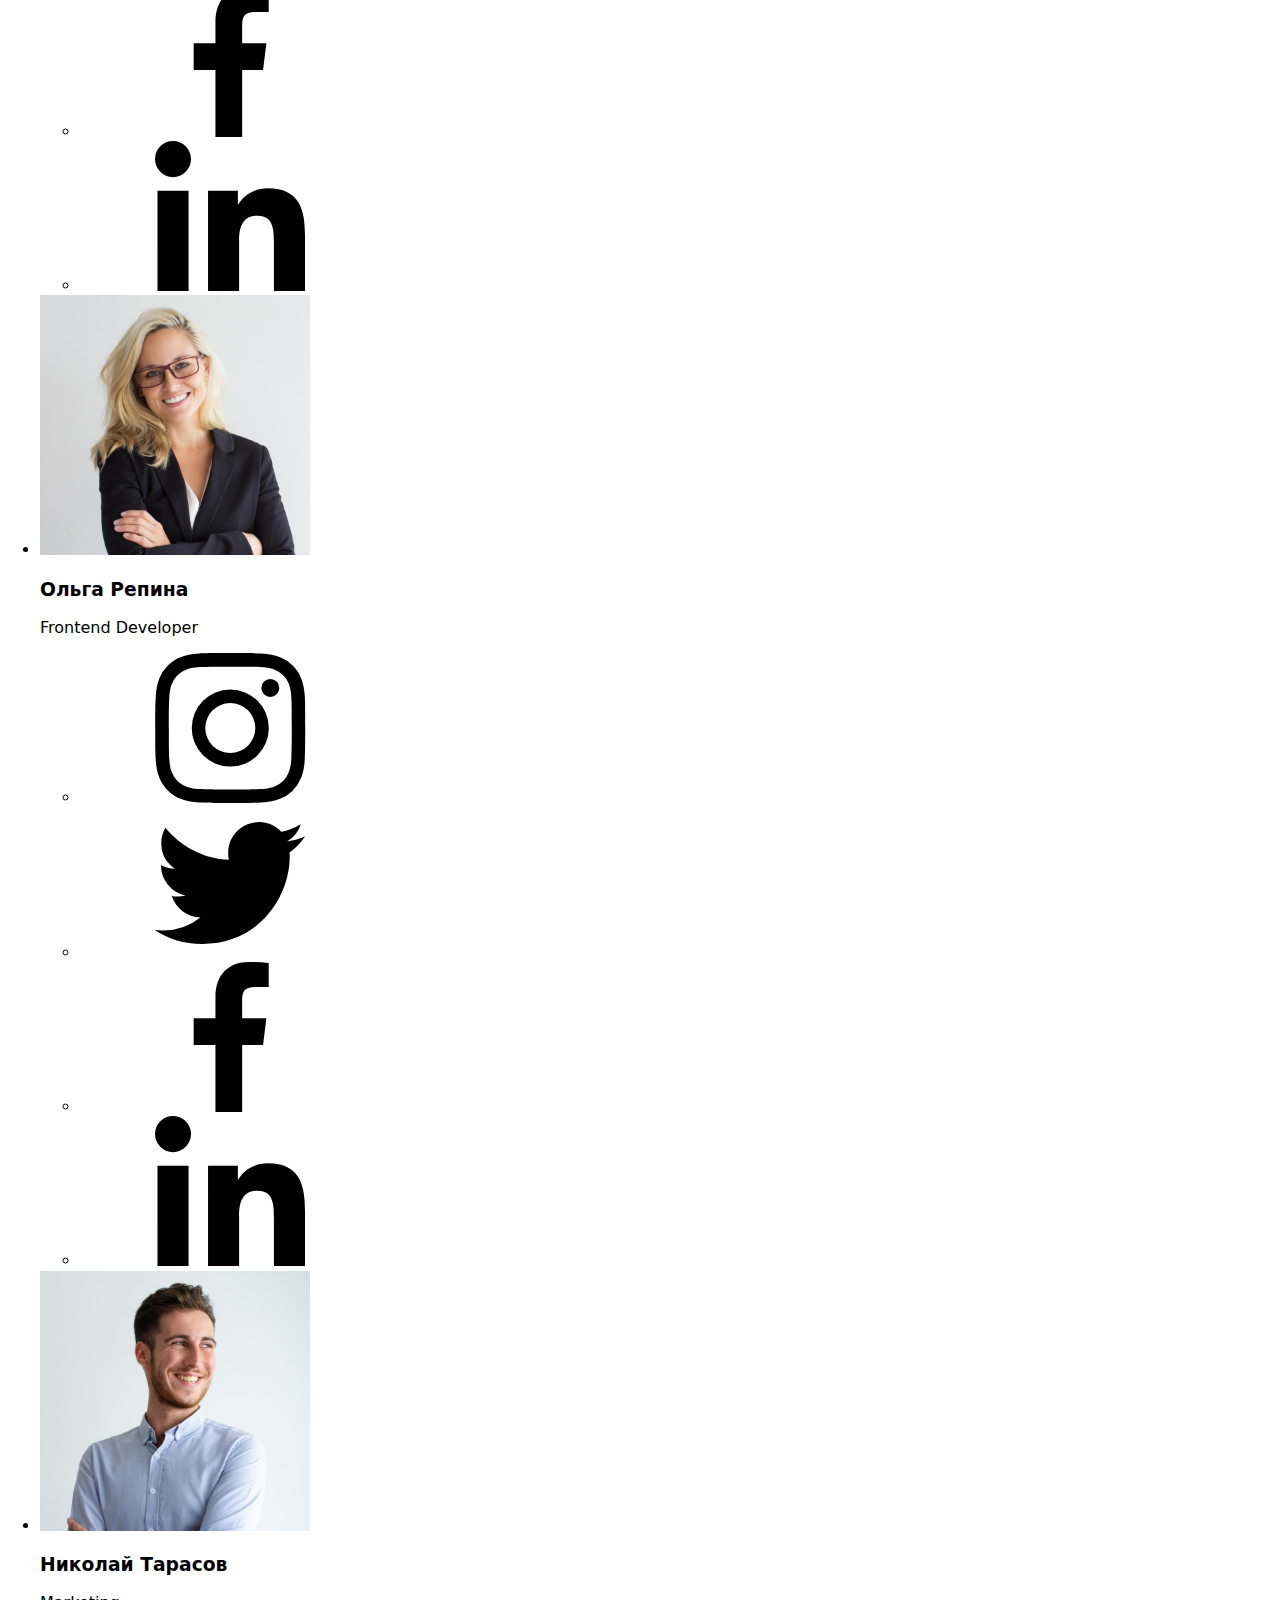
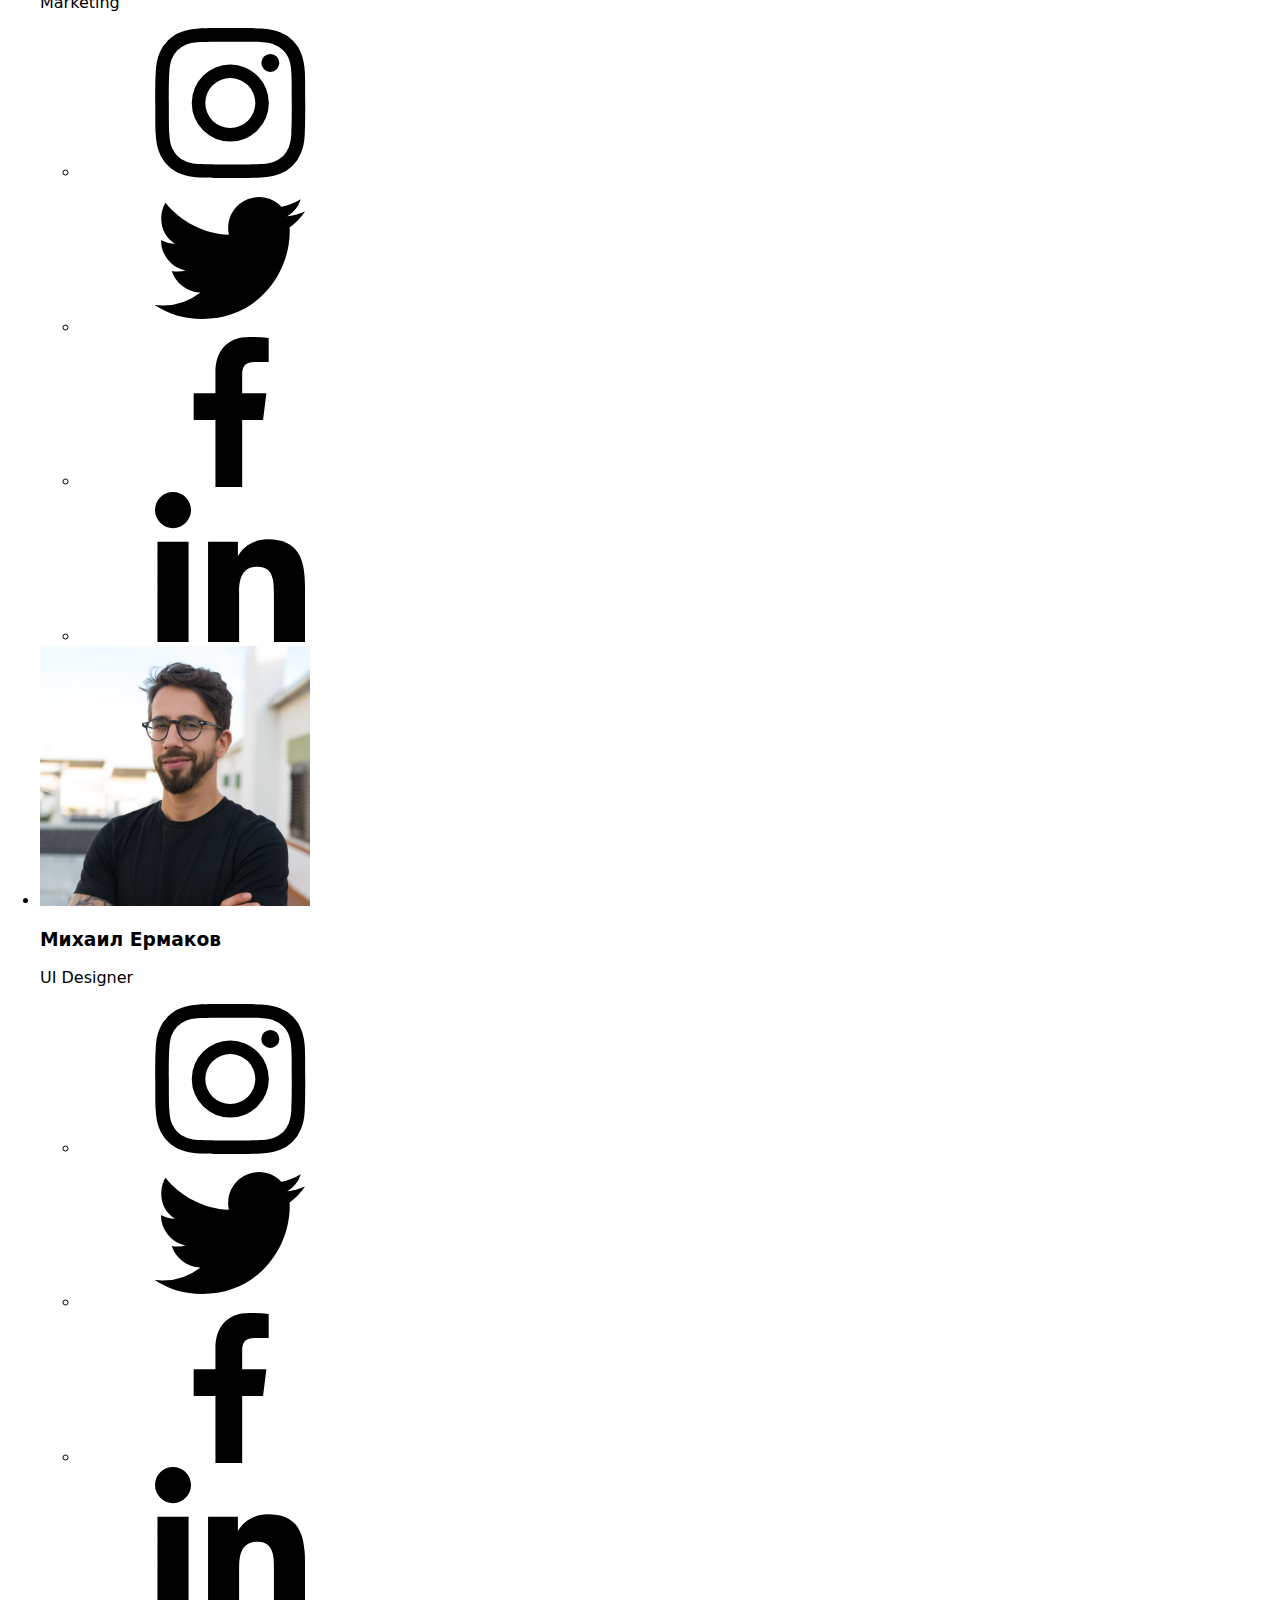
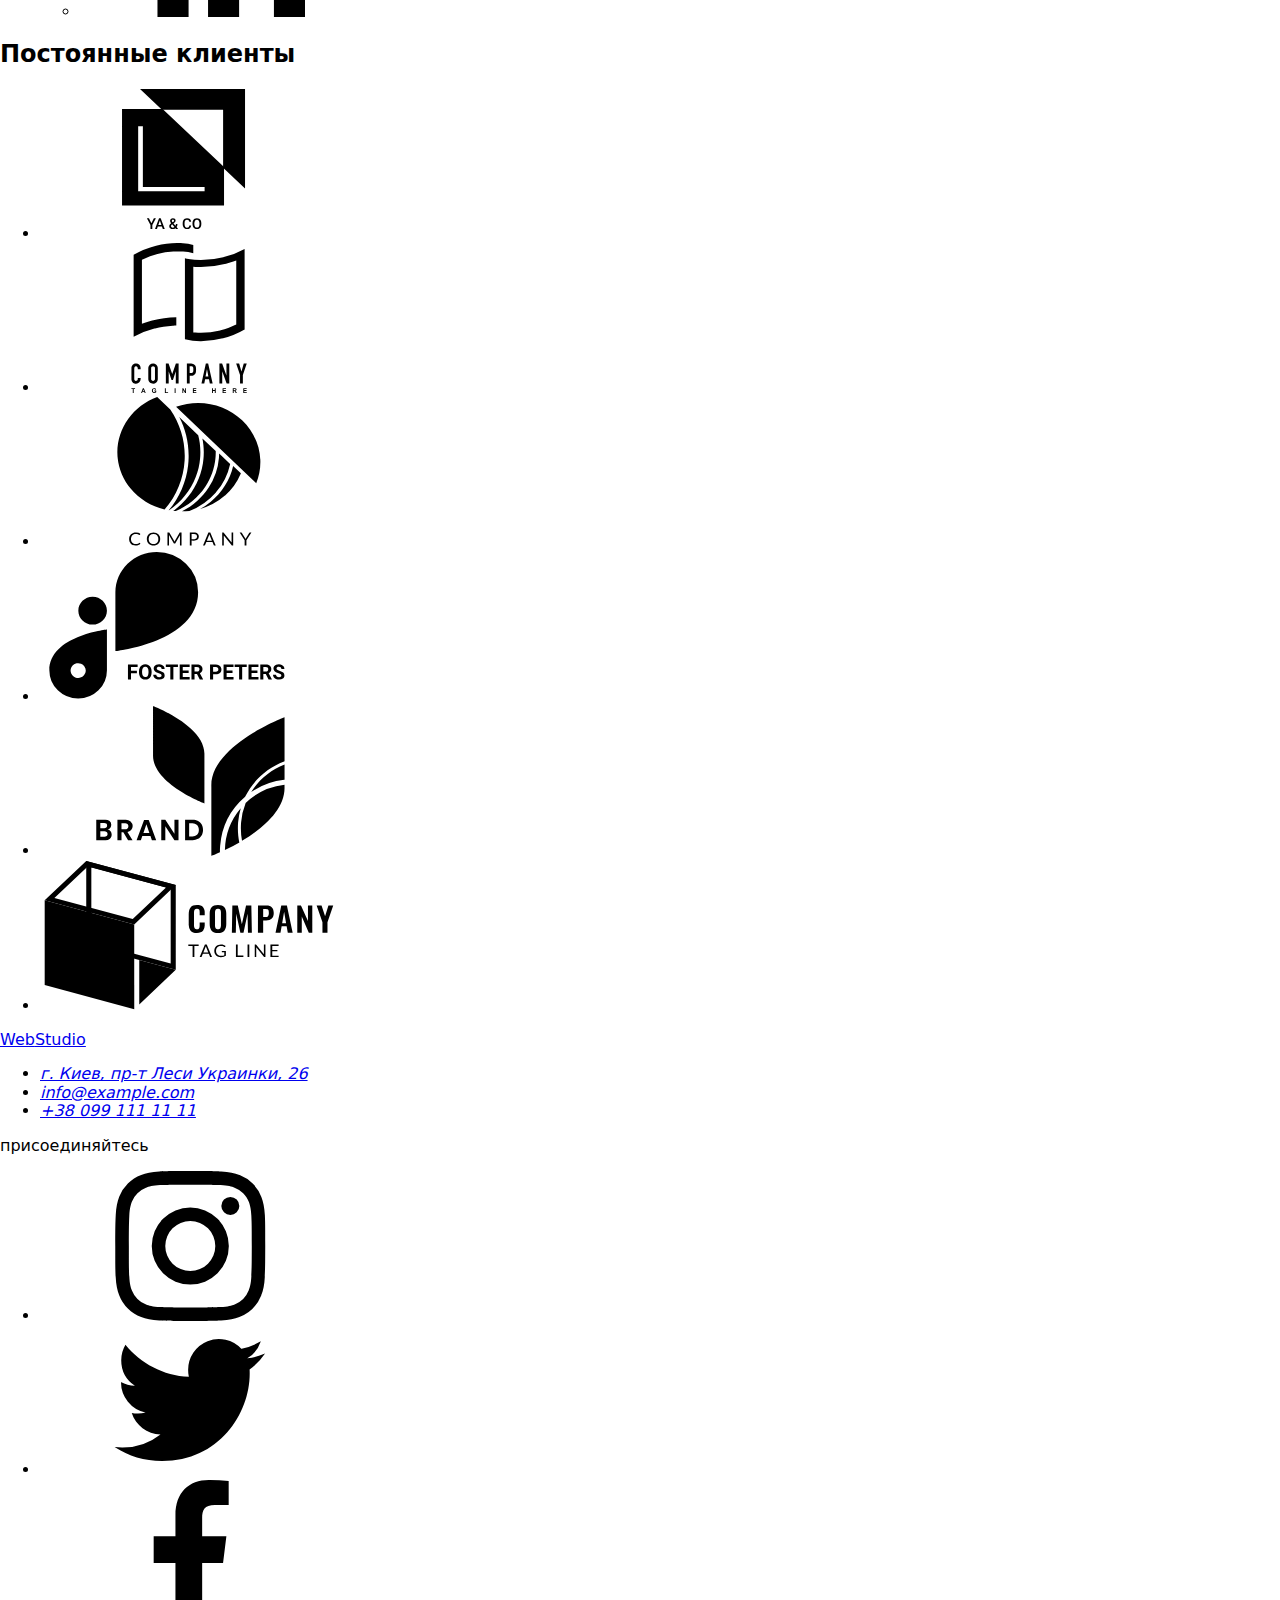
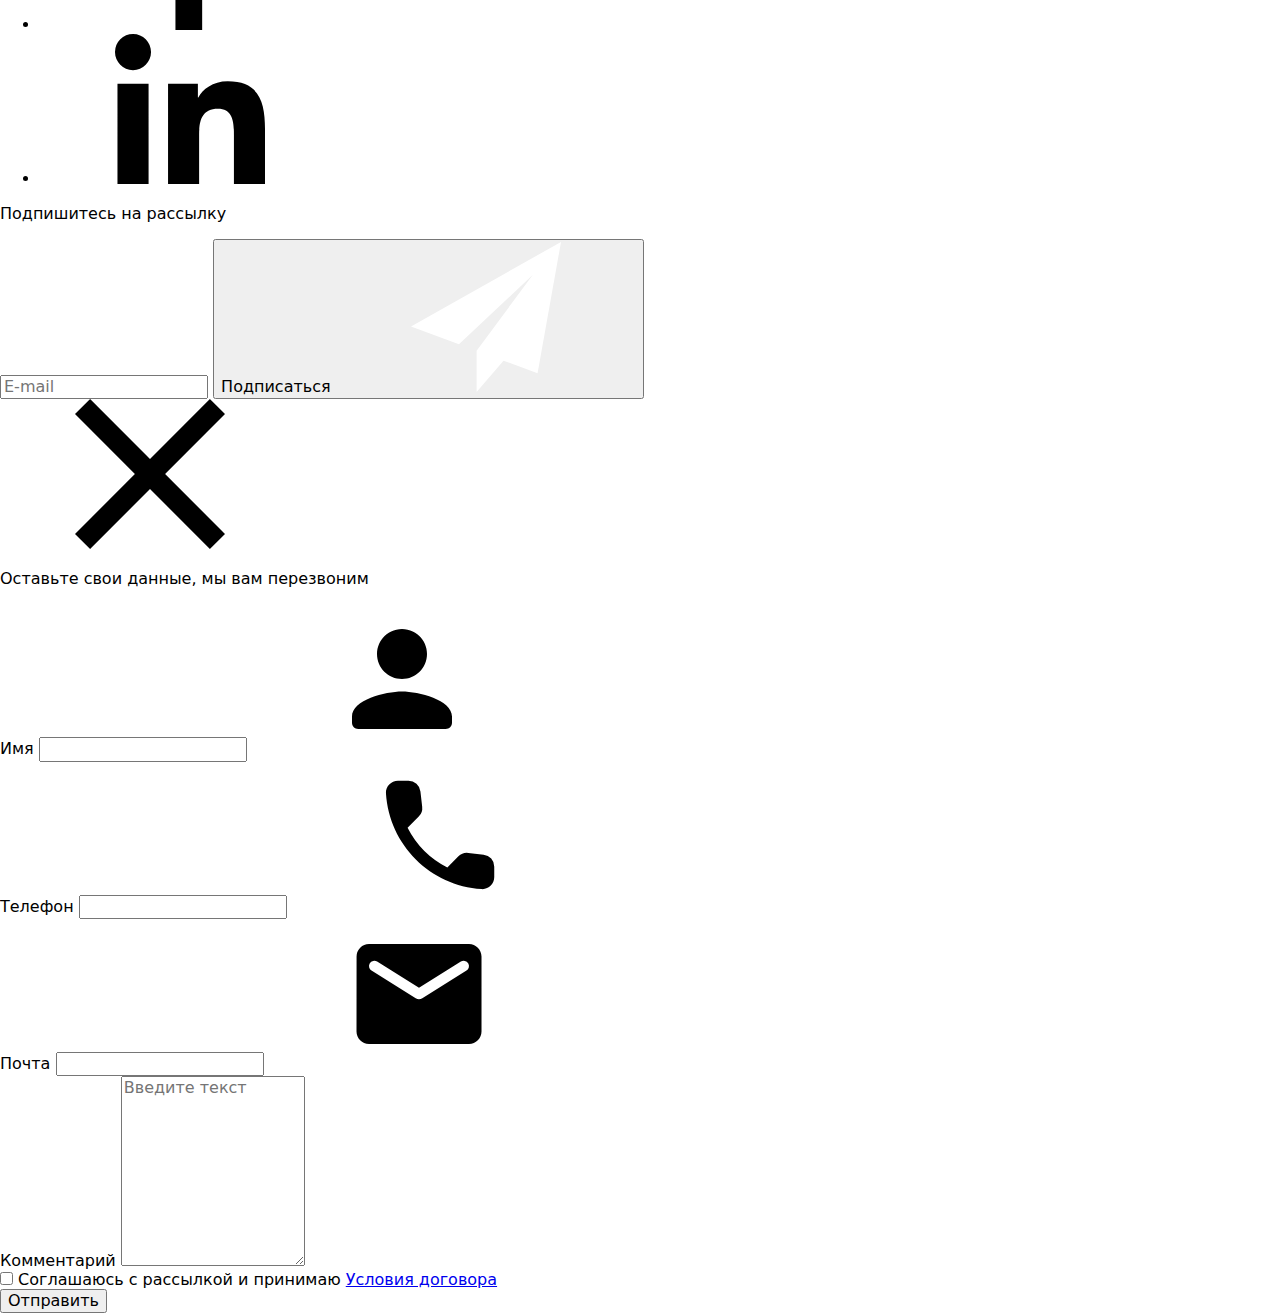
==== commit 04ddebf0: "-" ====
--- a/index.html
+++ b/index.html
@@ -2,6 +2,7 @@
 <html lang="ru">
 <head>
     <meta charset="UTF-8">
+    <!-- для вьюпорта виртуальный(больше) преобразуется в физический (меньший) -->
     <meta name="viewport" content="width=device-width, initial-scale=1.0">
     <title>Веб Студия</title>
 
@@ -12,8 +13,8 @@
 
 <!-- подключаем normalize и CSS -->
 <link rel="stylesheet" href="https://cdnjs.cloudflare.com/ajax/libs/modern-normalize/1.0.0/modern-normalize.min.css">
-<link rel="stylesheet" href="./css/style.css">
-
+<!-- <link rel="stylesheet" href="./css/style.css">  -->
+<link rel="stylesheet" href="./css/main.min.css">
 </head>
 <body> 
     <header class="header">
@@ -302,7 +303,7 @@
 <!-- Постоянные клиенты-->
 <section class="clients">
     <!--контейнер постоянные клиенты-->
-    <div class="conteiner-clients">
+    <div class="container-clients">
         <!--оглавления секции-->
         <h2 class="header-client">Постоянные клиенты</h2>
         <!--список иконок постоянных клиентов-->
@@ -359,7 +360,6 @@
 </section>
 
 <!-- Подвал -->
-
 <footer class="footer">
     <div class="container flex">
       <div class="contaсt-navigation">
--- a/css/style.css
+++ b/css/style.css
@@ -120,9 +120,9 @@
 
 .container {
   width: 1200px;
-  margin-left: auto;
-  margin-right: auto;
-  /* margin: 0 auto; */
+  /* margin-left: auto;
+  margin-right: auto; */
+  margin: 0 auto;
   padding-left: 15px;
   padding-right: 15px;
 }
@@ -338,6 +338,7 @@
   padding: 0px;
   margin-top: 30px;
 }
+
 .features-item-text {
   font-family: var(--maine-font);
   font-style: normal;
@@ -359,6 +360,7 @@
   border-radius: 4px;
   background-color: #f5f4fa;
 }
+
 .features-icon {
   width: 70px;
 }
@@ -512,8 +514,8 @@
 
 .portfolio-section {
   box-sizing: border-box;
-  /* width: 1170px;
-  min-height: 1360px; */
+  /* width: 1170px; */
+  min-height: 1360px;
   padding-top: 94px;
   padding-bottom: 94px;
   margin-left: auto;
@@ -594,7 +596,8 @@
 .projects-section li {
   margin-left: 30px;
   margin-bottom: 30px;
-  border: 1px solid #eeeeee;
+  /* border: 1px solid #eeeeee; */
+  outline: 1px solid #eeeeee;
 }
 .container-projects {
   padding-top: 20px;
@@ -778,7 +781,7 @@
   margin-right: auto;
   margin-left: auto;
 }
-.conteiner-clients {
+.container-clients {
   max-width: 1700px;
   height: 182px;
 }
@@ -800,9 +803,11 @@
   height: 90px;
   margin-top: 50px;
 }
+
 .item-client-icon:not(:last-child) {
   margin-right: 30px;
 }
+
 .link-icon {
   display: flex;
   align-items: center;
@@ -816,6 +821,7 @@
   transition-duration: 250ms;
   transition-timing-function: cubic-bezier(0.4, 0, 0.2, 1);
 }
+
 .logo-1 {
   width: 45px;
   height: 50px;
@@ -1124,6 +1130,7 @@
 }
 /*форма поля ввода*/
 .modal-form {
+  /* position: relative; */
   width: 448px;
   height: 342px;
   margin-top: 12px;
@@ -1162,6 +1169,7 @@
   transition-timing-function: cubic-bezier(0.4, 0, 0.2, 1);
 }
 
+/*выбираем на любом уровне вложености всех последующих соседей ~  */
 .modal-form-input:focus ~ .icon-form {
   fill: var(--input-focus-icon-color);
 
--- a/css/main.min.css
+++ b/css/main.min.css
@@ -0,0 +1 @@
+/* No CSS *//*# sourceMappingURL=main.min.css.map */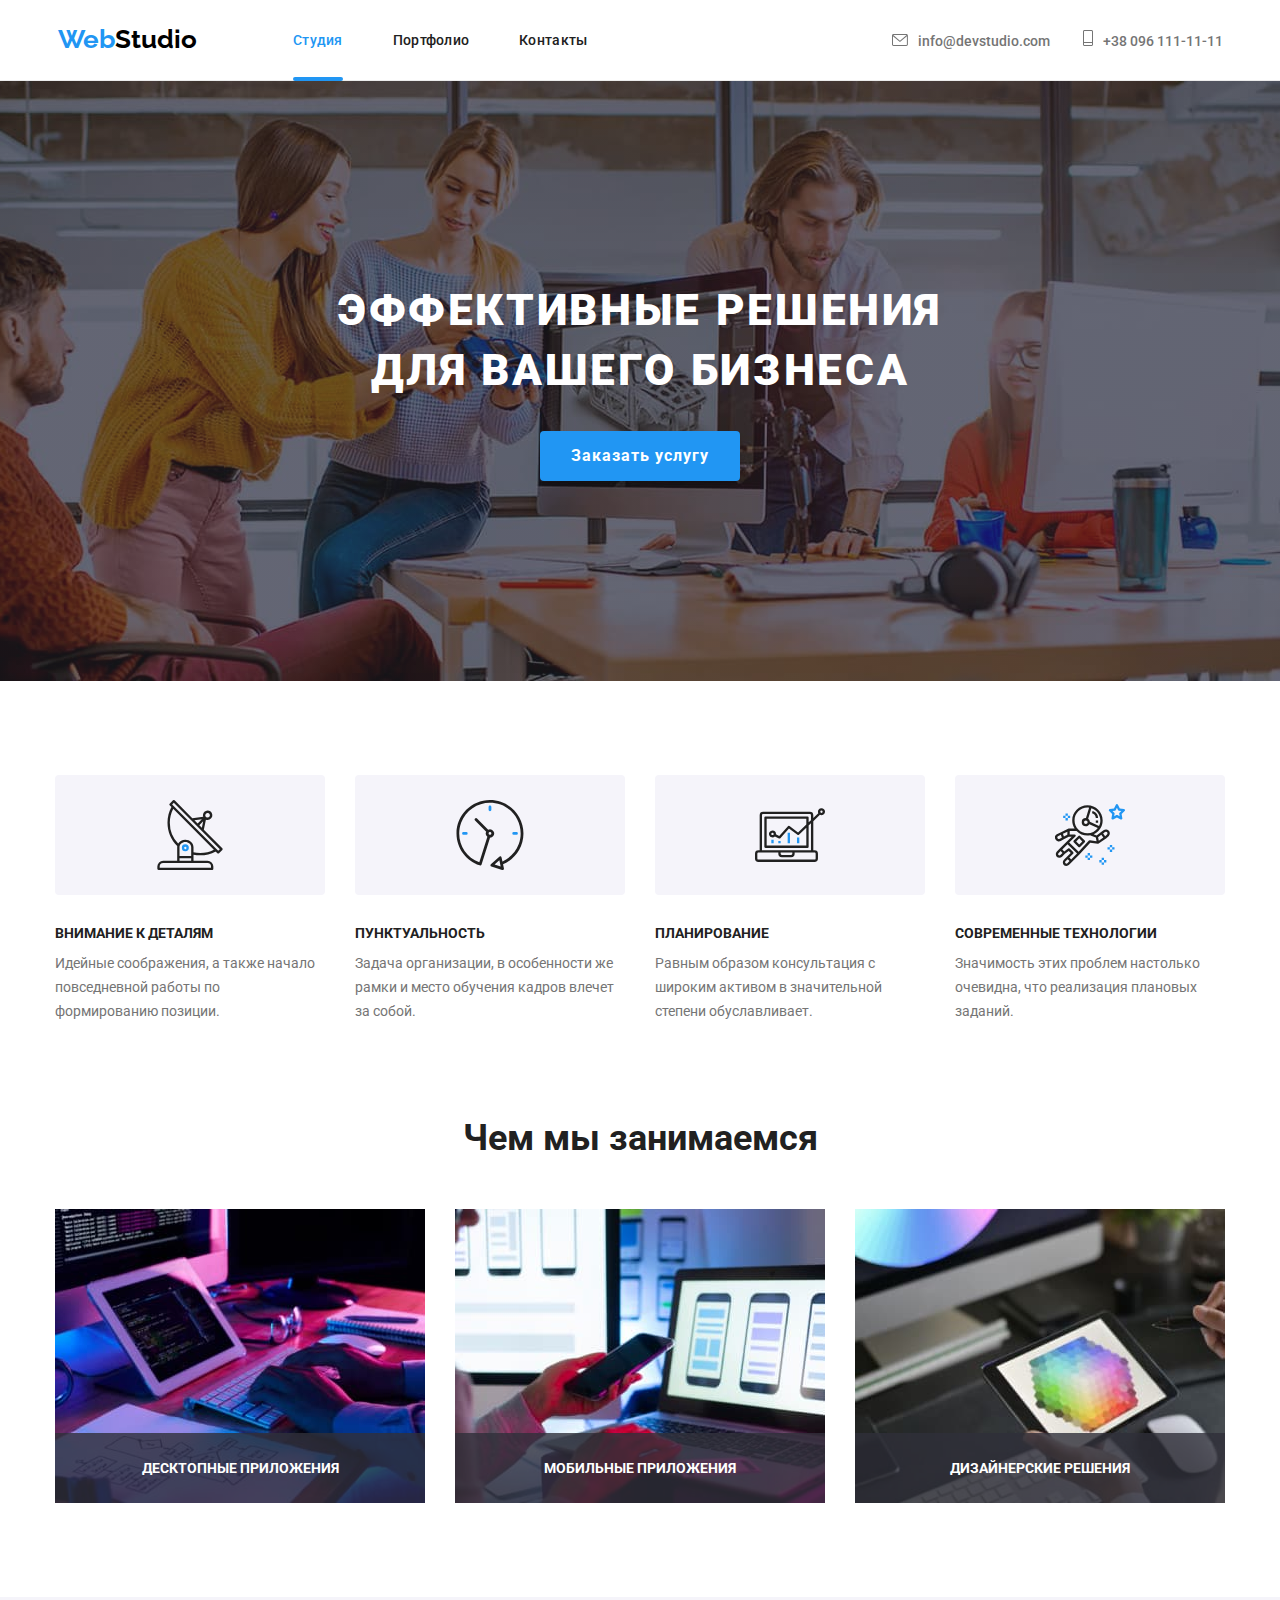
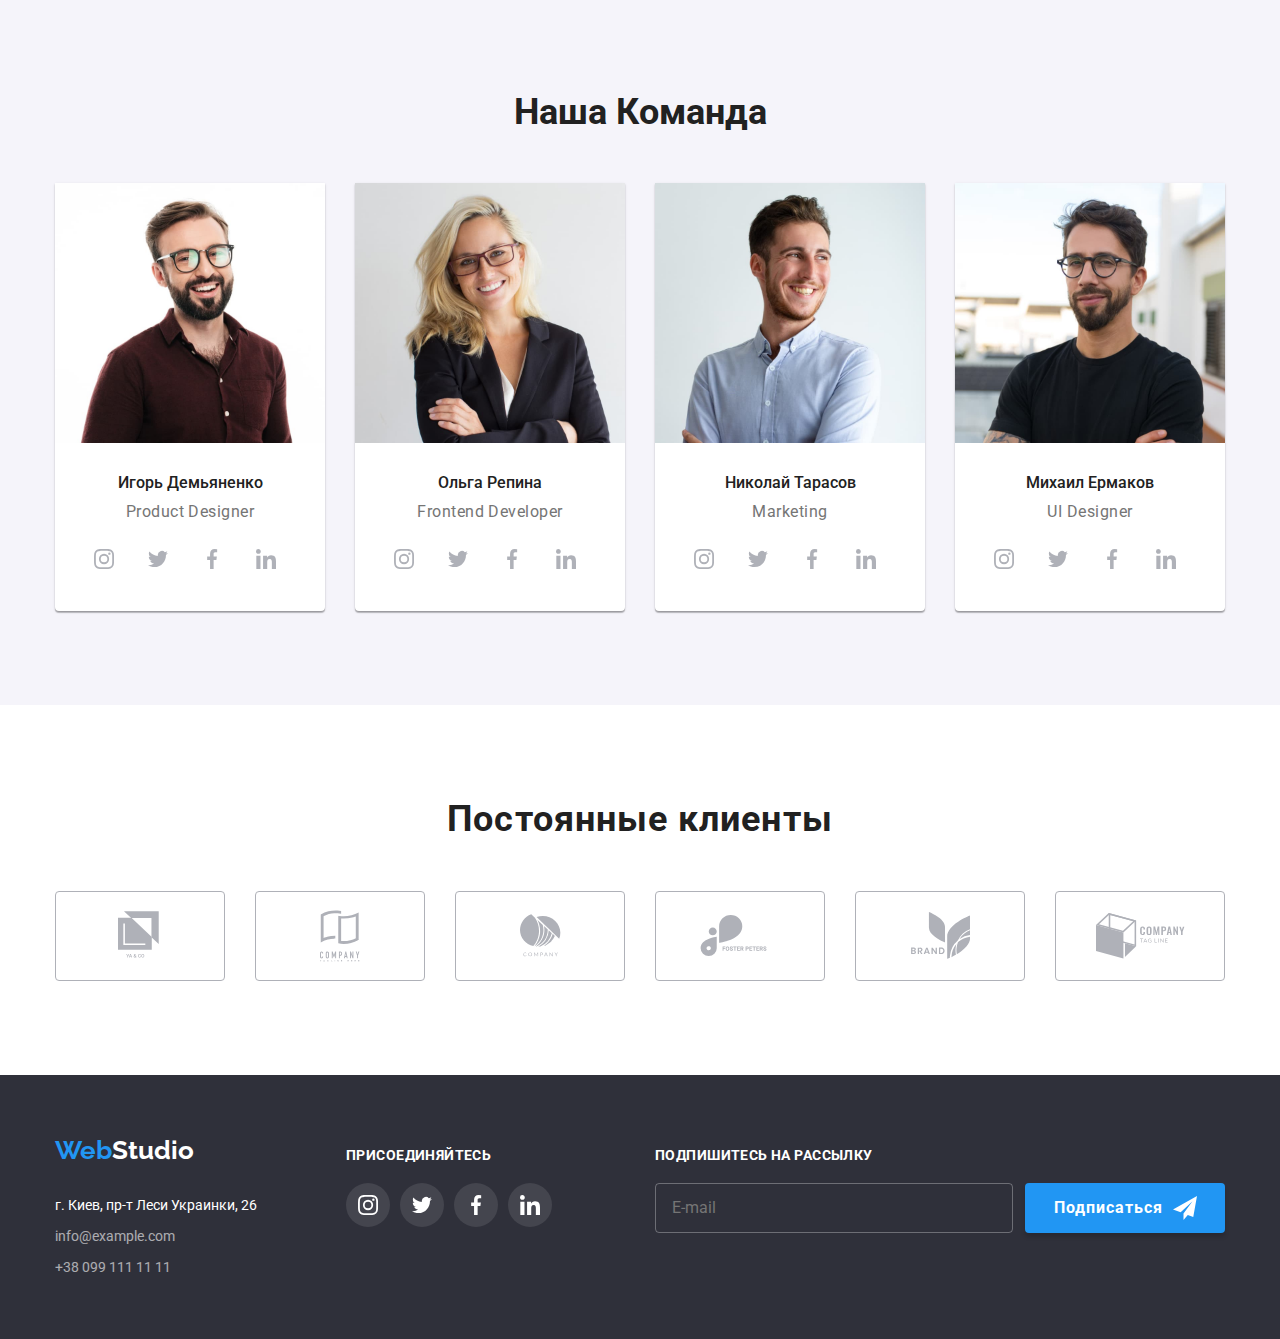
==== commit 65aa6da5: "end" ====
--- a/index.html
+++ b/index.html
@@ -13,8 +13,10 @@
 
 <!-- подключаем normalize и CSS -->
 <link rel="stylesheet" href="https://cdnjs.cloudflare.com/ajax/libs/modern-normalize/1.0.0/modern-normalize.min.css">
-<!-- <link rel="stylesheet" href="./css/style.css">  -->
-<link rel="stylesheet" href="./css/main.min.css">
+ <!-- <link rel="stylesheet" href="./css/style.css">   -->
+ <link rel="stylesheet" href="./css/main.min.css"> 
+
+<!--HEADER -->
 </head>
 <body> 
     <header class="header">
@@ -419,7 +421,7 @@
         </ul>
     </div>
 
-    <!--Подпишитесь на рассылку Подвал-->
+    <!--Подвал - Подпишитесь на рассылку -->
     <div class="subscribe">
         <p class="subscribe-text">Подпишитесь на рассылку</p>
         <form action="" class="subscribe-form">
--- a/css/main.min.css
+++ b/css/main.min.css
@@ -1 +1,2 @@
-/* No CSS *//*# sourceMappingURL=main.min.css.map */+* *,*::before,*::after{-webkit-box-sizing:border-box;box-sizing:border-box}:root{--maine-font: Roboto, sans-serif;--secondary-font: Raleway, sans-serif;--accent-color: #2196f3;--main-color-text: #212121;--second-color-text: #757575;--separatory-line: #ececec;--social-icon: #afb1b8;--icon-link-color: #afb1b8;--close-color: rgba(0, 0, 0, 0.1);--hero-background-color: #c4c4c4;--hero-text-color: #fff;--hero-button-text-color: #ffffff;--backdrop-color: rgba(0, 0, 0, 0.5);--portfolio-button-bgcolor-active: #2196f3;--text-lable: #757575;--modal-form-input-border-color: rgba(33, 33, 33, 0.2);--commits-placeholder: rgba(117, 117, 117, 0.5);--input-icon-color: #212121;--input-focus-icon-color: #2196f3;--checkbox-border: #212121;--modal--button-hover: #188ce8;--social-ico-acent: #fff;--footer-bgcolor: #2f303a;--logo-text-color: #fff;--footer-text-color: #ffffff;--footer-address-contact: rgba(255, 255, 255, 0.6);--logo-text-color-10p: rgba(255, 255, 255, 0.1);--subscribe-button-color: #2196f3;--subscribe-button-text: #fff;--button-shadow-box: rgba(0, 0, 0, 0.15);--input-border: rgba(255, 255, 255, 0.3);--footer-input-user-text: #fff;--portfolio-button-text-active-color: #fff;--thumb-text-color: #fff;--thumb-background-color: rgba(33, 150, 243, 0.9)}.visually-hidden{position:absolute;width:1px;height:1px;margin:-1px;border:0;padding:0;white-space:nowrap;-webkit-clip-path:inset(100%);clip-path:inset(100%);clip:rect(0 0 0 0);overflow:hidden}h1,h2,h3,h4,h5,h6,p{margin:0}ul,ol{margin:0;padding:0}img{display:block}.address{font-style:normal}a{text-decoration:none}ul{list-style:none}.container{width:1200px;margin:0 auto;padding-left:15px;padding-right:15px}.container-logo{display:inline-block;min-width:145px;margin-right:93px;text-align:center}.header-logo-web{font-family:var(--secondary-font);font-style:normal;font-weight:bold;font-size:26px;line-height:31px;color:var(--accent-color)}.header-logo-studio{font-family:var(--secondary-font);font-style:normal;font-weight:bold;font-size:26px;line-height:31px;color:#000000}.header{border-bottom:1px solid var(--separatory-line);max-width:1600px;margin-left:auto;margin-right:auto}.header .container{display:-webkit-box;display:-ms-flexbox;display:flex;-webkit-box-align:center;-ms-flex-align:center;align-items:center;-webkit-box-sizing:border-box;box-sizing:border-box;background-color:#fff}.header-email-link{text-decoration:none;font-family:var(--maine-font);font-style:normal;font-weight:500;font-size:14px;line-height:16px;color:var(--second-color-text);margin-right:30px}.header-tel-link{text-decoration:none;font-family:var(--maine-font);font-style:normal;font-weight:500;font-size:14px;line-height:16px;color:var(--second-color-text)}.header-email-link:hover,.header-tel-link:hover,.header-email-link:focus,.header-tel-link:focus{text-decoration:none;font-family:var(--maine-font);font-style:normal;font-weight:500;font-size:14px;line-height:16px;color:var(--accent-color);-webkit-transition:color 250ms cubic-bezier(0.4, 0, 0.2, 1);transition:color 250ms cubic-bezier(0.4, 0, 0.2, 1)}.ico-mail{width:16px;height:12px;margin-right:10px;fill:currentColor}.ico-tel{width:10px;height:16px;margin-right:10px;fill:currentColor;text-align:center}.navigation{font-family:var(--maine-font);font-weight:500;font-size:14px;line-height:1.143;letter-spacing:0.02em;color:var(--main-color-text);width:294px;display:block;margin-right:305px}.navigation-list{list-style:none;font-family:var(--maine-font);font-style:normal;font-weight:500;font-size:14px;line-height:1.142;padding-left:0;display:-webkit-box;display:-ms-flexbox;display:flex}.navigation-list-item:not(:last-child){margin-right:50px}.navigation-list-item{position:relative;padding:32px 0 32px 0}.accent{color:var(--accent-color)}.accent::after{content:"";position:absolute;left:0;bottom:0;-webkit-transform:translateY(1px);transform:translateY(1px);display:block;width:100%;height:4px;background-color:var(--accent-color);border-radius:8px}.navigation-link::after{content:"";position:absolute;left:0;bottom:0;-webkit-transform:translateY(1px) scaleX(0);transform:translateY(1px) scaleX(0);-webkit-transition:-webkit-transform 250ms cubic-bezier(0.4, 0, 0.2, 1);transition:-webkit-transform 250ms cubic-bezier(0.4, 0, 0.2, 1);transition:transform 250ms cubic-bezier(0.4, 0, 0.2, 1);transition:transform 250ms cubic-bezier(0.4, 0, 0.2, 1), -webkit-transform 250ms cubic-bezier(0.4, 0, 0.2, 1);display:block;width:100%;height:4px;background-color:var(--accent-color);border-radius:2px}.navigation-link:hover::after,.navigation-link:focus::after{-webkit-transform:translateY(1px) scaleX(1);transform:translateY(1px) scaleX(1)}.navigation-link:hover,.navigation-link:focus{color:var(--accent-color)}.header-navigation-list-link,.projects-navigation-list-link{text-decoration:none;color:var(--main-color-text);display:block}.header-navigation-list-link:hover,.header-navigation-list-link:focus{color:var(--accent-color)}.curentpage{color:var(--accent-color)}.hero{-webkit-box-sizing:border-box;box-sizing:border-box;text-align:center;max-width:1600px;height:600px;margin-left:auto;margin-right:auto;background-image:-webkit-gradient(linear, left top, right top, from(rgba(47,48,58,0.4)), to(rgba(47,48,58,0.4))),url("../images/hero.jpg");background-image:linear-gradient(to right, rgba(47,48,58,0.4), rgba(47,48,58,0.4)),url("../images/hero.jpg");background-repeat:no-repeat;background-position:center;background-size:cover;padding-top:200px;padding-bottom:200px}.hero-title{display:inline-block;font-family:var(--maine-font);font-weight:900;font-size:44px;line-height:1.363;text-align:center;letter-spacing:0.06em;text-transform:uppercase;color:#ffffff;margin-left:auto;margin-right:auto;margin-bottom:30px;width:696px;min-height:120px}.hero-button{display:-webkit-box;display:-ms-flexbox;display:flex;padding:0;width:200px;min-height:50px;-webkit-box-shadow:0px 4px 4px rgba(0,0,0,0.15);box-shadow:0px 4px 4px rgba(0,0,0,0.15);border-radius:4px;border:none;background-color:var(--accent-color);-webkit-box-pack:center;-ms-flex-pack:center;justify-content:center;-webkit-box-align:center;-ms-flex-align:center;align-items:center;margin-left:auto;margin-right:auto;color:var(--hero-button-text-color);letter-spacing:0.06em;font-family:var(--maine-font);font-weight:700;font-size:16px;line-height:1.875}.features{padding-top:94px}.features-list{display:-webkit-box;display:-ms-flexbox;display:flex}.indent{margin-right:30px}.features-item{width:270px;padding:0px}.features-item-head{font-family:var(--maine-font);font-style:normal;font-weight:bold;font-size:14px;line-height:16px;color:var(--main-color-text);text-transform:uppercase;padding:0px;margin-top:30px}.features-item-text{font-family:var(--maine-font);font-style:normal;font-weight:normal;font-size:14px;line-height:24px;color:var(--second-color-text);margin-top:10px;padding:0px}.features-icon-box{display:-webkit-box;display:-ms-flexbox;display:flex;-webkit-box-align:center;-ms-flex-align:center;align-items:center;-webkit-box-pack:center;-ms-flex-pack:center;justify-content:center;height:120px;border:none;border-radius:4px;background-color:#f5f4fa}.features-icon{width:70px}.whatwedo{padding-top:94px;padding-bottom:94px}.whatwedo-head{font-family:var(--maine-font);font-style:normal;font-weight:bold;font-size:36px;line-height:42px;text-align:center;color:var(--main-color-text)}.whatwedo-list{display:-webkit-box;display:-ms-flexbox;display:flex;margin-top:50px}.whatwedo-item{position:relative;width:370px;height:294px;background-color:var(--second-color-text)}.whatwedo-label{position:absolute;display:-webkit-box;display:-ms-flexbox;display:flex;-webkit-box-pack:center;-ms-flex-pack:center;justify-content:center;-webkit-box-align:center;-ms-flex-align:center;align-items:center;bottom:0;width:370px;height:70px;background-color:rgba(47,48,58,0.8)}.whatwedo-lable-text{font-family:var(--maine-font);font-style:normal;font-weight:bold;font-size:14px;line-height:1.142;text-align:center;text-transform:uppercase;color:#fff}.ourteam{background-color:#f5f4fa;padding-top:94px;padding-bottom:94px}.ourteam-head{font-family:var(--maine-font);font-style:normal;font-weight:bold;font-size:36px;line-height:42px;text-align:center;color:var(--main-color-text)}.ourteam-list{display:-webkit-box;display:-ms-flexbox;display:flex;margin-top:50px}.container-item{display:-webkit-box;display:-ms-flexbox;display:flex;-webkit-box-orient:vertical;-webkit-box-direction:normal;-ms-flex-direction:column;flex-direction:column;width:270px;height:428px;background-color:#fff;-webkit-box-shadow:0px 1px 3px rgba(0,0,0,0.12),0px 1px 1px rgba(0,0,0,0.14),0px 2px 1px rgba(0,0,0,0.2);box-shadow:0px 1px 3px rgba(0,0,0,0.12),0px 1px 1px rgba(0,0,0,0.14),0px 2px 1px rgba(0,0,0,0.2);border-radius:0px 0px 4px 4px}.ourteam-card-head{font-family:var(--maine-font);font-style:normal;font-weight:500;font-size:16px;line-height:19px;color:var(--main-color-text)}.ourteam-card-text{font-family:var(--maine-font);font-style:normal;font-weight:normal;font-size:16px;line-height:19px;letter-spacing:0.03em;color:var(--second-color-text);margin-top:10px}.container-ourteam{text-align:center;padding-top:30px;padding-bottom:16px}.card-social-icon{display:-webkit-box;display:-ms-flexbox;display:flex;-webkit-box-align:center;-ms-flex-align:center;align-items:center;-webkit-box-pack:center;-ms-flex-pack:center;justify-content:center;width:206px;height:44px;margin:0 auto 0 auto}.item-social-icon{display:-webkit-box;display:-ms-flexbox;display:flex;-webkit-box-align:center;-ms-flex-align:center;align-items:center;-webkit-box-pack:center;-ms-flex-pack:center;justify-content:center;width:44px;height:44px;margin-right:10px}.social-icon{width:44px;height:44px;padding:12px;background-color:transparent;border-radius:50%;color:var(--social-icon);-webkit-transition-property:background-color, color;transition-property:background-color, color;-webkit-transition-duration:250ms;transition-duration:250ms;-webkit-transition-timing-function:cubic-bezier(0.4, 0, 0.2, 1);transition-timing-function:cubic-bezier(0.4, 0, 0.2, 1)}.svg-icon{width:20px;height:20px;fill:currentColor}.social-icon:hover,.social-icon:focus{background-color:var(--accent-color);border-radius:50%;color:var(--social-ico-acent)}.clients{width:1170px;padding-top:94px;padding-bottom:94px;margin-right:auto;margin-left:auto}.container-clients{max-width:1700px;height:182px}.header-client{font-family:var(--maine-font);font-style:normal;font-weight:bold;font-size:36px;line-height:1.166;text-align:center;letter-spacing:0.03em;color:var(--main-color-text)}.list-client-icon{display:-webkit-box;display:-ms-flexbox;display:flex;width:170px;height:90px;margin-top:50px}.item-client-icon:not(:last-child){margin-right:30px}.link-icon{display:-webkit-box;display:-ms-flexbox;display:flex;-webkit-box-align:center;-ms-flex-align:center;align-items:center;-webkit-box-pack:center;-ms-flex-pack:center;justify-content:center;width:170px;height:90px;color:var(--icon-link-color);border:1px solid;border-radius:4px;-webkit-transition-property:color;transition-property:color;-webkit-transition-duration:250ms;transition-duration:250ms;-webkit-transition-timing-function:cubic-bezier(0.4, 0, 0.2, 1);transition-timing-function:cubic-bezier(0.4, 0, 0.2, 1)}.link-icon:hover,.link-icon:focus{color:var(--accent-color)}.logo-1{width:45px;height:50px;fill:currentColor}.logo-2{width:40px;height:52px;fill:currentColor}.logo-3{width:41px;height:43px;fill:currentColor}.logo-4{width:80px;height:42px;fill:currentColor}.logo-5{width:59px;height:47px;fill:currentColor}.logo-6{width:89px;height:46px;fill:currentColor}.footer{font-family:var(--secondary-font);font-style:normal;font-weight:bold;font-size:26px;line-height:31px;background-color:#2f303a;padding-top:60px;padding-bottom:60px}.footer-logo-web{color:var(--accent-color)}.footer-logo-studio{color:var(--footer-text-color)}.footer-address-list{list-style:none;margin-top:20px}.footer-address-location-link{font-family:var(--maine-font);font-style:normal;font-weight:normal;font-size:14px;line-height:24px;color:var(--footer-text-color)}.footer-address-contact-link{font-family:var(--maine-font);font-style:normal;font-weight:normal;font-size:14px;line-height:24px;color:var(--footer-text-color);opacity:0.6}.address{font-style:normal}.contaсt-navigation{margin-right:70px;width:231px}.flex{display:-webkit-box;display:-ms-flexbox;display:flex}.social{padding-top:12px}.slogan{font-family:var(--maine-font);font-style:normal;font-weight:bold;font-size:14px;line-height:1.142;letter-spacing:0.03em;text-transform:uppercase;color:#fff}.connect-list{display:-webkit-box;display:-ms-flexbox;display:flex;-webkit-box-align:center;-ms-flex-align:center;align-items:center;-webkit-box-pack:center;-ms-flex-pack:center;justify-content:center;margin-top:20px}.connect-item{margin-right:10px}.connect-link{display:-webkit-box;display:-ms-flexbox;display:flex;-webkit-box-align:center;-ms-flex-align:center;align-items:center;-webkit-box-pack:center;-ms-flex-pack:center;justify-content:center;width:44px;height:44px;border-radius:50%;background-color:var(--logo-text-color-10p);color:var(--logo-text-color);-webkit-transition-property:background-color;transition-property:background-color;-webkit-transition-duration:250ms;transition-duration:250ms;-webkit-transition-timing-function:cubic-bezier(0.4, 0, 0.2, 1);transition-timing-function:cubic-bezier(0.4, 0, 0.2, 1)}.connect-icon{width:20px;height:20px;fill:currentColor}.connect-link:hover,.connect-link:focus{border-radius:50%;background-color:var(--accent-color)}.subscribe{width:570px;height:86px;padding-top:12px;margin-left:93px}.subscribe-text{font-family:var(--maine-font);font-style:normal;font-weight:bold;font-size:14px;line-height:1.142;letter-spacing:0.03em;text-transform:uppercase;color:var(--logo-text-color)}.subscribe-form{display:-webkit-box;display:-ms-flexbox;display:flex}.subscribe-button{display:-webkit-box;display:-ms-flexbox;display:flex;-webkit-box-align:center;-ms-flex-align:center;align-items:center;width:200px;height:50px;margin-top:20px;margin-left:12px;padding-left:29px;padding-right:28px;border:none;border-radius:4px;background-color:var(--subscribe-button-color);-webkit-box-shadow:0px 4px 4px var(--button-shadow-box);box-shadow:0px 4px 4px var(--button-shadow-box)}.subscribe-button:focus{outline:2px solid black}.footer-input{width:358px;height:50px;margin-top:20px;padding-left:16px;font-family:var(--maine-font);font-style:normal;font-weight:normal;font-size:16px;line-height:20px;border:1px solid var(--input-border);border-radius:4px;background-color:transparent;color:var(--footer-input-user-text)}.subscribe-button-text{font-family:var(--maine-font);font-style:normal;font-weight:bold;font-size:16px;line-height:1.875;letter-spacing:0.06em;color:var(--subscribe-button-text)}.subscribe-button-icon{width:24px;height:24px;margin-left:10px}.backdrop{position:fixed;top:0;left:0;width:100%;height:100%;opacity:1;-webkit-transform:scale(1);transform:scale(1);-webkit-transition:opacity 1000ms cubic-bezier(0.4, 0, 0.2, 1) 250ms;transition:opacity 1000ms cubic-bezier(0.4, 0, 0.2, 1) 250ms;background-color:var(--backdrop-color)}.backdrop.is-hidden{opacity:0;pointer-events:none;-webkit-transform:scale(0);transform:scale(0);-webkit-transition:opacity 750ms cubic-bezier(0.4, 0, 0.2, 1),-webkit-transform 1000ms cubic-bezier(0.4, 0, 0.2, 1);transition:opacity 750ms cubic-bezier(0.4, 0, 0.2, 1),-webkit-transform 1000ms cubic-bezier(0.4, 0, 0.2, 1);transition:transform 1000ms cubic-bezier(0.4, 0, 0.2, 1),opacity 750ms cubic-bezier(0.4, 0, 0.2, 1);transition:transform 1000ms cubic-bezier(0.4, 0, 0.2, 1),opacity 750ms cubic-bezier(0.4, 0, 0.2, 1),-webkit-transform 1000ms cubic-bezier(0.4, 0, 0.2, 1)}.modal-port{position:absolute;top:50%;left:50%;-webkit-transform:translate(-50%, -50%) scale(1) perspective(500px) rotateY(0deg);transform:translate(-50%, -50%) scale(1) perspective(500px) rotateY(0deg);-webkit-transition:opacity 250ms cubic-bezier(0.4, 0, 0.2, 1),-webkit-transform 750ms cubic-bezier(0.4, 0, 0.2, 1);transition:opacity 250ms cubic-bezier(0.4, 0, 0.2, 1),-webkit-transform 750ms cubic-bezier(0.4, 0, 0.2, 1);transition:transform 750ms cubic-bezier(0.4, 0, 0.2, 1),opacity 250ms cubic-bezier(0.4, 0, 0.2, 1);transition:transform 750ms cubic-bezier(0.4, 0, 0.2, 1),opacity 250ms cubic-bezier(0.4, 0, 0.2, 1),-webkit-transform 750ms cubic-bezier(0.4, 0, 0.2, 1);padding:40px;width:528px;height:581px;background-color:var(--hero-text-color)}.backdrop.is-hidden>.modal-port{position:absolute;top:50%;left:50%;-webkit-transform:translate(-50%, -50%) scale(0) perspective(500px) rotateY(90deg);transform:translate(-50%, -50%) scale(0) perspective(500px) rotateY(90deg);-webkit-transition:opacity 500ms cubic-bezier(0.4, 0, 0.2, 1),-webkit-transform 750ms cubic-bezier(0.4, 0, 0.2, 1);transition:opacity 500ms cubic-bezier(0.4, 0, 0.2, 1),-webkit-transform 750ms cubic-bezier(0.4, 0, 0.2, 1);transition:transform 750ms cubic-bezier(0.4, 0, 0.2, 1),opacity 500ms cubic-bezier(0.4, 0, 0.2, 1);transition:transform 750ms cubic-bezier(0.4, 0, 0.2, 1),opacity 500ms cubic-bezier(0.4, 0, 0.2, 1),-webkit-transform 750ms cubic-bezier(0.4, 0, 0.2, 1);padding:40px;width:528px;height:581px;background-color:var(--hero-text-color)}.round{position:fixed;top:8px;right:8px;width:30px;height:30px;border:1px solid var(--close-color);border-radius:50%;background-color:var(--logo-text-color);display:-webkit-box;display:-ms-flexbox;display:flex;-webkit-box-align:center;-ms-flex-align:center;align-items:center;-webkit-box-pack:center;-ms-flex-pack:center;justify-content:center}.close-icon{width:12px;height:12px;-webkit-transition:fill 250ms cubic-bezier(0.4, 0, 0.2, 1);transition:fill 250ms cubic-bezier(0.4, 0, 0.2, 1)}.round:hover>.close-icon{fill:var(--accent-color);-webkit-transition:fill 250ms cubic-bezier(0.4, 0, 0.2, 1);transition:fill 250ms cubic-bezier(0.4, 0, 0.2, 1)}.modal-head{width:448px;height:23px;font-family:var(--maine-font);font-style:normal;font-weight:bold;font-size:20px;line-height:1.15;letter-spacing:0.03em;color:var(--reature-head-color)}.modal-form{width:448px;height:342px;margin-top:12px}.modal-form-input{width:448px;margin-top:4px;border-radius:4px;border:1px solid var(--modal-form-input-border-color);padding:11px 11px 11px 42px;-webkit-transition-property:border-color;transition-property:border-color;-webkit-transition-duration:250ms;transition-duration:250ms;-webkit-transition-timing-function:cubic-bezier(0.4, 0, 0.2, 1);transition-timing-function:cubic-bezier(0.4, 0, 0.2, 1)}.modal-form-input:focus{outline:none;border:1px solid var(--accent-color);border-radius:4px;padding-left:42px;-webkit-transition-property:border-color;transition-property:border-color;-webkit-transition-duration:250ms;transition-duration:250ms;-webkit-transition-timing-function:cubic-bezier(0.4, 0, 0.2, 1);transition-timing-function:cubic-bezier(0.4, 0, 0.2, 1)}.icon-form{position:absolute;left:15px;top:35px;width:18px;height:18px;fill:var(--input-icon-color);-webkit-transition-property:fill;transition-property:fill;-webkit-transition-duration:250ms;transition-duration:250ms;-webkit-transition-timing-function:cubic-bezier(0.4, 0, 0.2, 1);transition-timing-function:cubic-bezier(0.4, 0, 0.2, 1)}.modal-form-input:focus ~ .icon-form{fill:var(--input-focus-icon-color);-webkit-transition-property:fill;transition-property:fill;-webkit-transition-duration:250ms;transition-duration:250ms;-webkit-transition-timing-function:cubic-bezier(0.4, 0, 0.2, 1);transition-timing-function:cubic-bezier(0.4, 0, 0.2, 1)}.commits{width:448px;height:120px;resize:none;padding:12px 16px;margin-top:4px;border-radius:4px;border:1px solid var(--modal-form-input-border-color);-webkit-transition-property:border-color;transition-property:border-color;-webkit-transition-duration:250ms;transition-duration:250ms;-webkit-transition-timing-function:cubic-bezier(0.4, 0, 0.2, 1);transition-timing-function:cubic-bezier(0.4, 0, 0.2, 1)}.commits:focus{width:448px;height:120px;resize:none;padding:12px 16px;margin-top:4px;border-radius:4px;border:1px solid var(--accent-color);outline:none;-webkit-transition-property:border-color;transition-property:border-color;-webkit-transition-duration:250ms;transition-duration:250ms;-webkit-transition-timing-function:cubic-bezier(0.4, 0, 0.2, 1);transition-timing-function:cubic-bezier(0.4, 0, 0.2, 1)}.commits::-webkit-input-placeholder{font-family:var(--maine-font);font-style:normal;font-weight:normal;font-size:12px;line-height:1.166;letter-spacing:0.01em;color:var(--commits-placeholder)}.commits:-ms-input-placeholder{font-family:var(--maine-font);font-style:normal;font-weight:normal;font-size:12px;line-height:1.166;letter-spacing:0.01em;color:var(--commits-placeholder)}.commits::-ms-input-placeholder{font-family:var(--maine-font);font-style:normal;font-weight:normal;font-size:12px;line-height:1.166;letter-spacing:0.01em;color:var(--commits-placeholder)}.commits::placeholder{font-family:var(--maine-font);font-style:normal;font-weight:normal;font-size:12px;line-height:1.166;letter-spacing:0.01em;color:var(--commits-placeholder)}.text-lable{font-family:var(--maine-font);font-style:normal;font-weight:normal;font-size:12px;line-height:1.166;color:var(--text-lable)}.form-blok{position:relative;width:448px;height:58px;margin-top:10px}.form-blok-commit{width:448px;margin-top:10px}.contract{position:relative;width:448px;height:24px;margin:20px auto 0}.contract input[type="checkbox"]{position:absolute;width:1px;height:1px;margin:-1px;border:0;padding:0;white-space:nowrap;-webkit-clip-path:inset(100%);clip-path:inset(100%);clip:rect(0 0 0 0);overflow:hidden}.contract-checkbox{position:absolute;top:50%;left:0;-webkit-transform:translateY(-50%);transform:translateY(-50%);width:16px;height:15px;background-color:#fff;border:2px solid var(--checkbox-border);border-radius:2px;-webkit-transition:background-color 250ms cubic-bezier(0.4, 0, 0.2, 1),border 250ms cubic-bezier(0.4, 0, 0.2, 1);transition:background-color 250ms cubic-bezier(0.4, 0, 0.2, 1),border 250ms cubic-bezier(0.4, 0, 0.2, 1)}.contract input[type="checkbox"]:checked+.contract-checkbox{position:absolute;top:50%;left:0;-webkit-transform:translateY(-50%);transform:translateY(-50%);width:16px;height:15px;background-image:url("../images/icon-check.svg");background-size:contain;background-origin:border-box;background-color:var(--accent-color);border:2px solid transparent;border-radius:2px;-webkit-transition:background-color 250ms cubic-bezier(0.4, 0, 0.2, 1),border 250ms cubic-bezier(0.4, 0, 0.2, 1);transition:background-color 250ms cubic-bezier(0.4, 0, 0.2, 1),border 250ms cubic-bezier(0.4, 0, 0.2, 1)}.contract-text{margin-left:24px;font-family:var(--maine-font);font-style:normal;font-weight:normal;font-size:14px;line-height:24px;letter-spacing:0.03em;color:var(--text-lable)}.contract-link{font-family:var(--maine-font);font-style:normal;font-weight:normal;font-size:14px;line-height:24px;letter-spacing:0.03em;text-decoration:underline}.contract-link:focus{outline:2px solid black}.modal-button{display:-webkit-box;display:-ms-flexbox;display:flex;-webkit-box-align:center;-ms-flex-align:center;align-items:center;width:200px;height:50px;margin:30px auto 0 auto;padding:0;border:0;border-radius:4px;background-color:var(--portfolio-button-bgcolor-active);-webkit-box-shadow:0px 4px 4px rgba(0,0,0,0.15);box-shadow:0px 4px 4px rgba(0,0,0,0.15);-webkit-transition-property:background-color;transition-property:background-color;-webkit-transition-duration:250ms;transition-duration:250ms;-webkit-transition-timing-function:cubic-bezier(0.4, 0, 0.2, 1);transition-timing-function:cubic-bezier(0.4, 0, 0.2, 1)}.modal-button:hover{display:-webkit-box;display:-ms-flexbox;display:flex;-webkit-box-align:center;-ms-flex-align:center;align-items:center;width:200px;height:50px;margin:30px auto 0 auto;padding:0;border:0;border-radius:4px;background-color:var(--modal--button-hover);-webkit-box-shadow:0px 4px 4px rgba(0,0,0,0.15);box-shadow:0px 4px 4px rgba(0,0,0,0.15);-webkit-transition-property:background-color;transition-property:background-color;-webkit-transition-duration:250ms;transition-duration:250ms;-webkit-transition-timing-function:cubic-bezier(0.4, 0, 0.2, 1);transition-timing-function:cubic-bezier(0.4, 0, 0.2, 1)}.modal-button-text{margin-left:auto;margin-right:auto;font-family:var(--maine-font);font-style:normal;font-weight:bold;font-size:16px;line-height:1.875;color:var(--portfolio-button-text-active-color)}
+/*# sourceMappingURL=main.min.css.map */